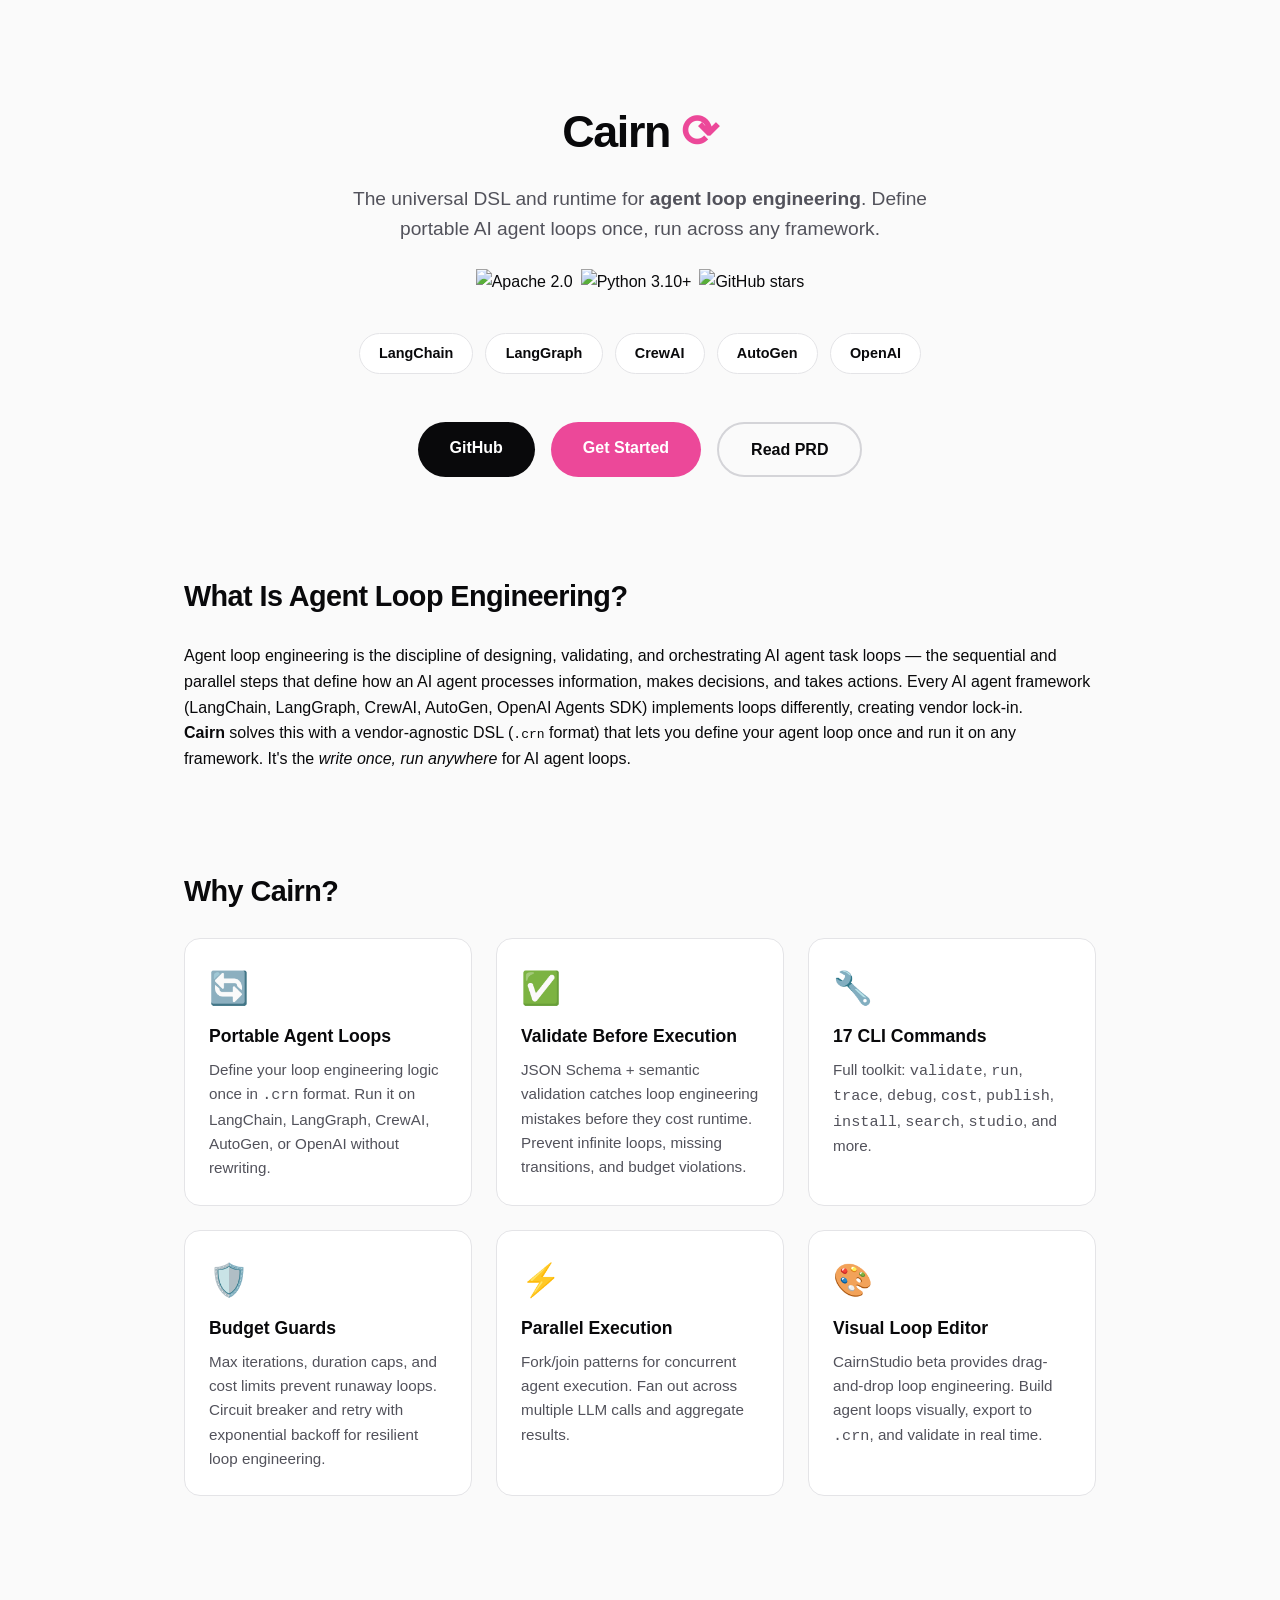
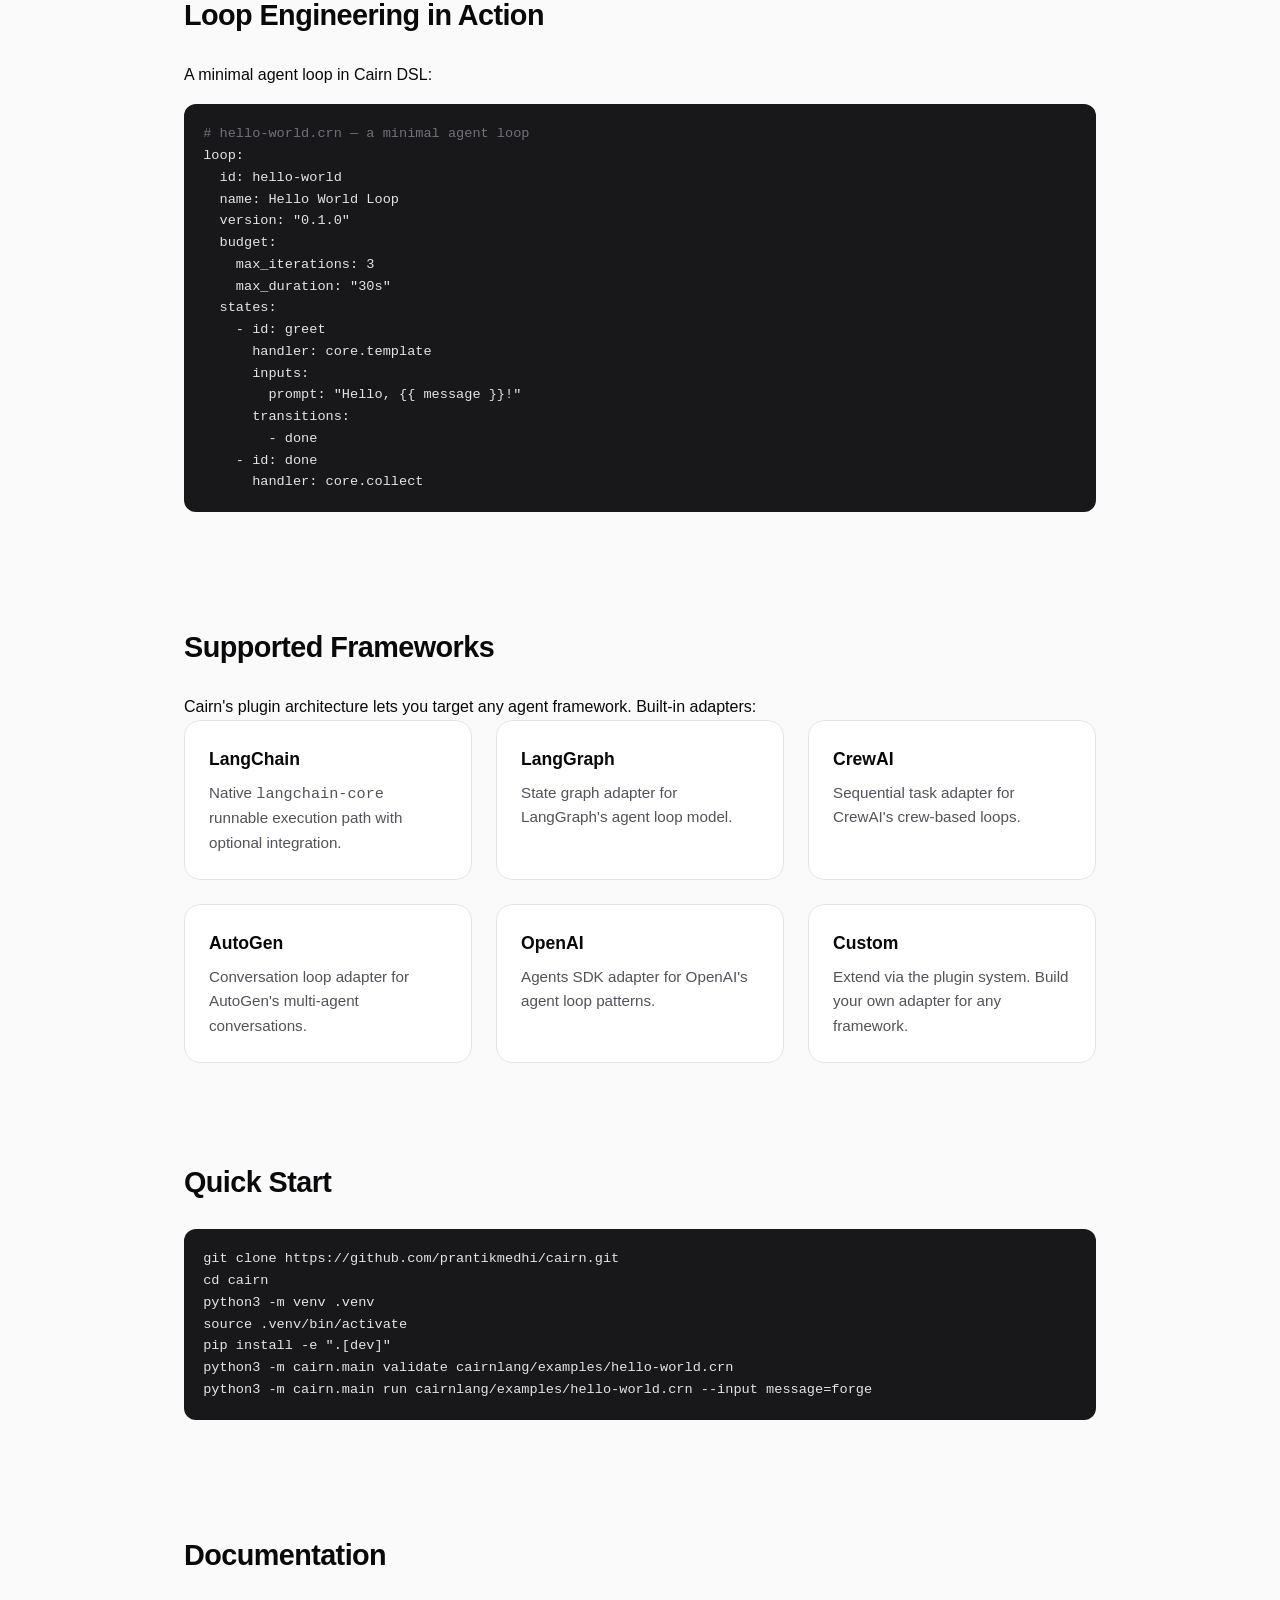
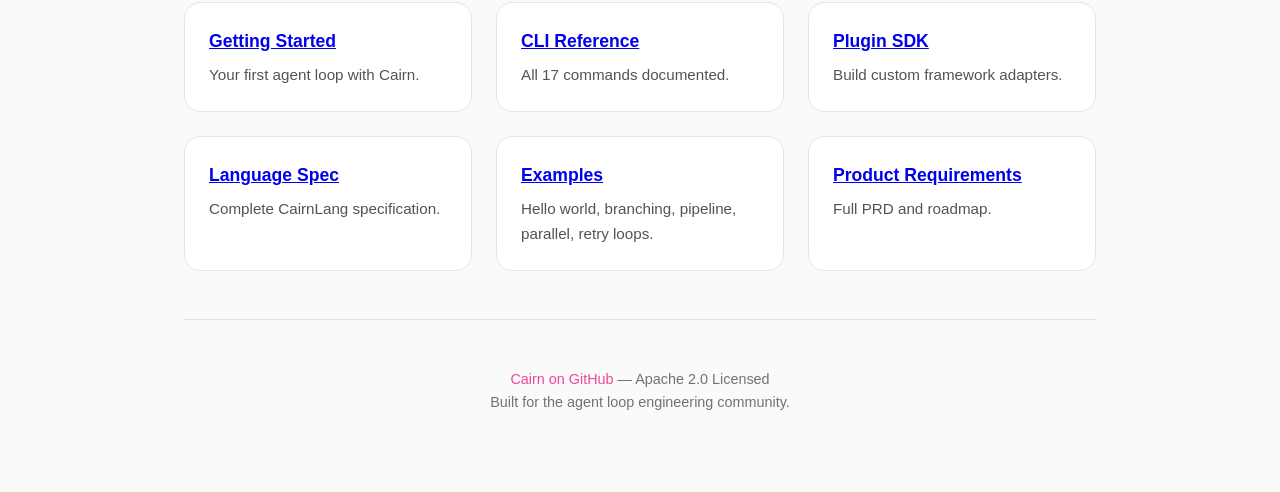
==== docs/index.html @ 0fed2a42 "Apply loop engineering SEO strategy" ====
<!doctype html>
<html lang="en">
<head>
  <meta charset="utf-8">
  <meta name="viewport" content="width=device-width, initial-scale=1">
  <title>Cairn — Universal DSL & Runtime for Agent Loop Engineering</title>
  <meta name="description" content="Cairn is the open-source DSL and runtime for agent loop engineering. Define portable AI agent loops once in .crn format, run across LangChain, LangGraph, CrewAI, AutoGen, and OpenAI.">
  <meta name="keywords" content="loop engineering, agent loop, AI agent loop, agent orchestration, LangChain, LangGraph, CrewAI, AutoGen, agent DSL, portable agent loops, AI workflow, task loops, cairn, agent framework">
  <meta name="robots" content="index, follow">
  <link rel="canonical" href="https://prantikmedhi.github.io/cairn/">

  <!-- Open Graph -->
  <meta property="og:type" content="website">
  <meta property="og:title" content="Cairn — Universal DSL & Runtime for Agent Loop Engineering">
  <meta property="og:description" content="Define portable AI agent loops once. Run across any framework. Open-source DSL and runtime for agent loop engineering.">
  <meta property="og:url" content="https://prantikmedhi.github.io/cairn/">
  <meta property="og:site_name" content="Cairn">
  <meta property="og:locale" content="en_US">

  <!-- Twitter Card -->
  <meta name="twitter:card" content="summary_large_image">
  <meta name="twitter:title" content="Cairn — Universal DSL & Runtime for Agent Loop Engineering">
  <meta name="twitter:description" content="Define portable AI agent loops once. Run across any framework. Open-source DSL and runtime for agent loop engineering.">

  <!-- JSON-LD Structured Data -->
  <script type="application/ld+json">
  {
    "@context": "https://schema.org",
    "@type": "SoftwareApplication",
    "name": "Cairn",
    "applicationCategory": "DeveloperApplication",
    "operatingSystem": "macOS, Linux, Windows",
    "description": "Universal DSL and runtime for agent loop engineering. Define portable AI agent loops once, run across LangChain, LangGraph, CrewAI, AutoGen, and OpenAI.",
    "url": "https://github.com/prantikmedhi/cairn",
    "sameAs": "https://github.com/prantikmedhi/cairn",
    "version": "0.1.0",
    "license": "https://www.apache.org/licenses/LICENSE-2.0",
    "programmingLanguage": "Python",
    "softwareVersion": "0.1.0",
    "author": {
      "@type": "Organization",
      "name": "Cairn Contributors"
    },
    "offers": {
      "@type": "Offer",
      "price": "0",
      "priceCurrency": "USD"
    }
  }
  </script>
  <script type="application/ld+json">
  {
    "@context": "https://schema.org",
    "@type": "WebSite",
    "name": "Cairn",
    "url": "https://prantikmedhi.github.io/cairn/",
    "description": "Universal DSL and runtime for agent loop engineering",
    "potentialAction": {
      "@type": "SearchAction",
      "target": "https://github.com/prantikmedhi/cairn/search?q={search_term_string}",
      "query-input": "required name=search_term_string"
    }
  }
  </script>
  <script type="application/ld+json">
  {
    "@context": "https://schema.org",
    "@type": "BreadcrumbList",
    "itemListElement": [
      {"@type": "ListItem", "position": 1, "name": "Home", "item": "https://prantikmedhi.github.io/cairn/"},
      {"@type": "ListItem", "position": 2, "name": "Documentation", "item": "https://github.com/prantikmedhi/cairn/blob/main/docs/getting-started.md"},
      {"@type": "ListItem", "position": 3, "name": "GitHub", "item": "https://github.com/prantikmedhi/cairn"}
    ]
  }
  </script>

  <style>
    * { box-sizing: border-box; margin: 0; padding: 0; }
    body {
      font-family: -apple-system, BlinkMacSystemFont, "Segoe UI", Roboto, Helvetica, Arial, sans-serif;
      background: #fafafa;
      color: #09090b;
      line-height: 1.6;
    }
    .container { max-width: 960px; margin: 0 auto; padding: 2rem 1.5rem; }
    header { text-align: center; padding: 4rem 0 3rem; }
    h1 { font-size: 2.8rem; font-weight: 800; letter-spacing: -0.03em; }
    h1 span { color: #ec4899; }
    .subtitle { font-size: 1.2rem; color: #52525b; max-width: 640px; margin: 1rem auto; }
    .badges { margin: 1.5rem 0; display: flex; justify-content: center; gap: 0.5rem; flex-wrap: wrap; }
    .badges img { height: 24px; }
    .btn {
      display: inline-block;
      padding: 0.8rem 2rem;
      border-radius: 999px;
      font-weight: 700;
      text-decoration: none;
      transition: transform 0.15s ease;
    }
    .btn:hover { transform: translateY(-2px); }
    .btn-primary { background: #09090b; color: #fff; }
    .btn-secondary { background: #ec4899; color: #fff; }
    .btn-outline { background: transparent; border: 2px solid #d4d4d8; color: #09090b; }
    .ctas { display: flex; gap: 1rem; justify-content: center; flex-wrap: wrap; margin-top: 2rem; }
    section { padding: 3rem 0; }
    section h2 { font-size: 1.8rem; font-weight: 700; margin-bottom: 1.5rem; letter-spacing: -0.02em; }
    .grid { display: grid; grid-template-columns: repeat(auto-fit, minmax(280px, 1fr)); gap: 1.5rem; }
    .card {
      background: #fff;
      border: 1px solid #e4e4e7;
      border-radius: 16px;
      padding: 1.5rem;
      transition: box-shadow 0.2s ease;
    }
    .card:hover { box-shadow: 0 8px 24px rgba(0,0,0,0.06); }
    .card h3 { font-size: 1.1rem; margin-bottom: 0.5rem; }
    .card p { color: #52525b; font-size: 0.95rem; }
    .card .icon { font-size: 2rem; margin-bottom: 0.5rem; }
    .code-block {
      background: #18181b;
      color: #e4e4e7;
      border-radius: 12px;
      padding: 1.2rem;
      font-family: "SF Mono", Monaco, "Cascadia Code", monospace;
      font-size: 0.85rem;
      overflow-x: auto;
      margin: 1rem 0;
    }
    .code-block .comment { color: #71717a; }
    .code-block .keyword { color: #a78bfa; }
    .code-block .string { color: #34d399; }
    footer {
      text-align: center;
      padding: 3rem 0;
      color: #71717a;
      font-size: 0.9rem;
      border-top: 1px solid #e4e4e7;
    }
    footer a { color: #ec4899; text-decoration: none; }
    .framework-list { display: flex; flex-wrap: wrap; gap: 0.75rem; justify-content: center; padding: 1rem 0; }
    .framework-badge {
      background: #fff;
      border: 1px solid #e4e4e7;
      border-radius: 999px;
      padding: 0.5rem 1.2rem;
      font-weight: 600;
      font-size: 0.9rem;
    }
    @media (max-width: 600px) {
      h1 { font-size: 2rem; }
      .container { padding: 1rem; }
    }
  </style>
</head>
<body>
  <div class="container">
    <header>
      <h1>Cairn <span>⟳</span></h1>
      <p class="subtitle">The universal DSL and runtime for <strong>agent loop engineering</strong>. Define portable AI agent loops once, run across any framework.</p>
      <div class="badges">
        <img src="https://img.shields.io/badge/license-Apache%202.0-blue" alt="Apache 2.0">
        <img src="https://img.shields.io/badge/python-3.10%2B-blue" alt="Python 3.10+">
        <img src="https://img.shields.io/github/stars/prantikmedhi/cairn" alt="GitHub stars">
      </div>
      <div class="framework-list">
        <span class="framework-badge">LangChain</span>
        <span class="framework-badge">LangGraph</span>
        <span class="framework-badge">CrewAI</span>
        <span class="framework-badge">AutoGen</span>
        <span class="framework-badge">OpenAI</span>
      </div>
      <div class="ctas">
        <a class="btn btn-primary" href="https://github.com/prantikmedhi/cairn">GitHub</a>
        <a class="btn btn-secondary" href="https://github.com/prantikmedhi/cairn/blob/main/docs/getting-started.md">Get Started</a>
        <a class="btn btn-outline" href="https://github.com/prantikmedhi/cairn/blob/main/PRD.md">Read PRD</a>
      </div>
    </header>

    <section>
      <h2>What Is Agent Loop Engineering?</h2>
      <p>Agent loop engineering is the discipline of designing, validating, and orchestrating AI agent task loops — the sequential and parallel steps that define how an AI agent processes information, makes decisions, and takes actions. Every AI agent framework (LangChain, LangGraph, CrewAI, AutoGen, OpenAI Agents SDK) implements loops differently, creating vendor lock-in.</p>
      <p><strong>Cairn</strong> solves this with a vendor-agnostic DSL (<code>.crn</code> format) that lets you define your agent loop once and run it on any framework. It's the <em>write once, run anywhere</em> for AI agent loops.</p>
    </section>

    <section>
      <h2>Why Cairn?</h2>
      <div class="grid">
        <div class="card">
          <div class="icon">🔄</div>
          <h3>Portable Agent Loops</h3>
          <p>Define your loop engineering logic once in <code>.crn</code> format. Run it on LangChain, LangGraph, CrewAI, AutoGen, or OpenAI without rewriting.</p>
        </div>
        <div class="card">
          <div class="icon">✅</div>
          <h3>Validate Before Execution</h3>
          <p>JSON Schema + semantic validation catches loop engineering mistakes before they cost runtime. Prevent infinite loops, missing transitions, and budget violations.</p>
        </div>
        <div class="card">
          <div class="icon">🔧</div>
          <h3>17 CLI Commands</h3>
          <p>Full toolkit: <code>validate</code>, <code>run</code>, <code>trace</code>, <code>debug</code>, <code>cost</code>, <code>publish</code>, <code>install</code>, <code>search</code>, <code>studio</code>, and more.</p>
        </div>
        <div class="card">
          <div class="icon">🛡️</div>
          <h3>Budget Guards</h3>
          <p>Max iterations, duration caps, and cost limits prevent runaway loops. Circuit breaker and retry with exponential backoff for resilient loop engineering.</p>
        </div>
        <div class="card">
          <div class="icon">⚡</div>
          <h3>Parallel Execution</h3>
          <p>Fork/join patterns for concurrent agent execution. Fan out across multiple LLM calls and aggregate results.</p>
        </div>
        <div class="card">
          <div class="icon">🎨</div>
          <h3>Visual Loop Editor</h3>
          <p>CairnStudio beta provides drag-and-drop loop engineering. Build agent loops visually, export to <code>.crn</code>, and validate in real time.</p>
        </div>
      </div>
    </section>

    <section>
      <h2>Loop Engineering in Action</h2>
      <p>A minimal agent loop in Cairn DSL:</p>
      <div class="code-block">
        <span class="comment"># hello-world.crn — a minimal agent loop</span><br>
        loop:<br>
        &nbsp;&nbsp;id: hello-world<br>
        &nbsp;&nbsp;name: Hello World Loop<br>
        &nbsp;&nbsp;version: "0.1.0"<br>
        &nbsp;&nbsp;budget:<br>
        &nbsp;&nbsp;&nbsp;&nbsp;max_iterations: 3<br>
        &nbsp;&nbsp;&nbsp;&nbsp;max_duration: "30s"<br>
        &nbsp;&nbsp;states:<br>
        &nbsp;&nbsp;&nbsp;&nbsp;- id: greet<br>
        &nbsp;&nbsp;&nbsp;&nbsp;&nbsp;&nbsp;handler: core.template<br>
        &nbsp;&nbsp;&nbsp;&nbsp;&nbsp;&nbsp;inputs:<br>
        &nbsp;&nbsp;&nbsp;&nbsp;&nbsp;&nbsp;&nbsp;&nbsp;prompt: "Hello, {{ message }}!"<br>
        &nbsp;&nbsp;&nbsp;&nbsp;&nbsp;&nbsp;transitions:<br>
        &nbsp;&nbsp;&nbsp;&nbsp;&nbsp;&nbsp;&nbsp;&nbsp;- done<br>
        &nbsp;&nbsp;&nbsp;&nbsp;- id: done<br>
        &nbsp;&nbsp;&nbsp;&nbsp;&nbsp;&nbsp;handler: core.collect
      </div>
    </section>

    <section>
      <h2>Supported Frameworks</h2>
      <p>Cairn's plugin architecture lets you target any agent framework. Built-in adapters:</p>
      <div class="grid">
        <div class="card"><h3>LangChain</h3><p>Native <code>langchain-core</code> runnable execution path with optional integration.</p></div>
        <div class="card"><h3>LangGraph</h3><p>State graph adapter for LangGraph's agent loop model.</p></div>
        <div class="card"><h3>CrewAI</h3><p>Sequential task adapter for CrewAI's crew-based loops.</p></div>
        <div class="card"><h3>AutoGen</h3><p>Conversation loop adapter for AutoGen's multi-agent conversations.</p></div>
        <div class="card"><h3>OpenAI</h3><p>Agents SDK adapter for OpenAI's agent loop patterns.</p></div>
        <div class="card"><h3>Custom</h3><p>Extend via the plugin system. Build your own adapter for any framework.</p></div>
      </div>
    </section>

    <section>
      <h2>Quick Start</h2>
      <div class="code-block">
        git clone https://github.com/prantikmedhi/cairn.git<br>
        cd cairn<br>
        python3 -m venv .venv<br>
        source .venv/bin/activate<br>
        pip install -e ".[dev]"<br>
        python3 -m cairn.main validate cairnlang/examples/hello-world.crn<br>
        python3 -m cairn.main run cairnlang/examples/hello-world.crn --input message=forge
      </div>
    </section>

    <section>
      <h2>Documentation</h2>
      <div class="grid">
        <div class="card"><a href="https://github.com/prantikmedhi/cairn/blob/main/docs/getting-started.md"><h3>Getting Started</h3></a><p>Your first agent loop with Cairn.</p></div>
        <div class="card"><a href="https://github.com/prantikmedhi/cairn/blob/main/docs/cli-reference.md"><h3>CLI Reference</h3></a><p>All 17 commands documented.</p></div>
        <div class="card"><a href="https://github.com/prantikmedhi/cairn/blob/main/docs/plugin-development.md"><h3>Plugin SDK</h3></a><p>Build custom framework adapters.</p></div>
        <div class="card"><a href="https://github.com/prantikmedhi/cairn/blob/main/cairnlang/SPEC.md"><h3>Language Spec</h3></a><p>Complete CairnLang specification.</p></div>
        <div class="card"><a href="https://github.com/prantikmedhi/cairn/blob/main/cairnlang/examples"><h3>Examples</h3></a><p>Hello world, branching, pipeline, parallel, retry loops.</p></div>
        <div class="card"><a href="https://github.com/prantikmedhi/cairn/blob/main/PRD.md"><h3>Product Requirements</h3></a><p>Full PRD and roadmap.</p></div>
      </div>
    </section>

    <footer>
      <p><a href="https://github.com/prantikmedhi/cairn">Cairn on GitHub</a> — Apache 2.0 Licensed</p>
      <p>Built for the agent loop engineering community.</p>
    </footer>
  </div>
</body>
</html>
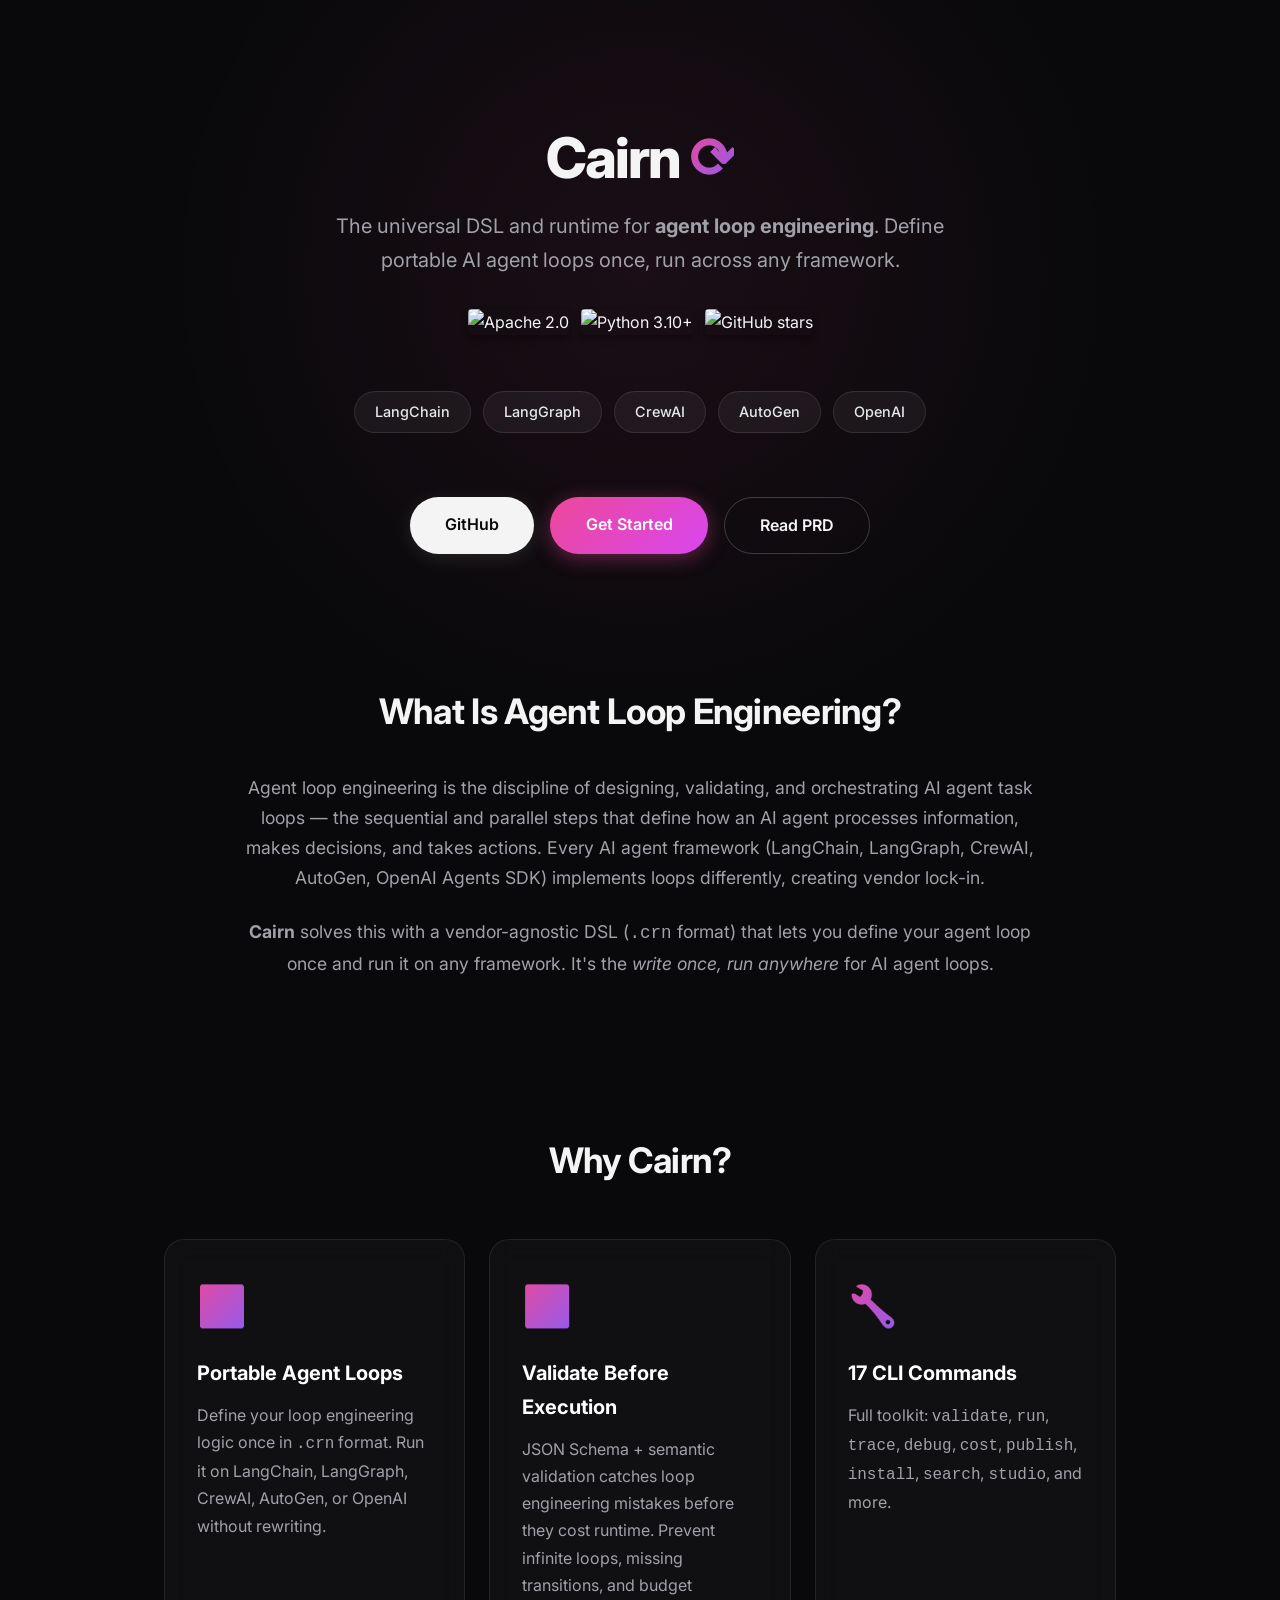
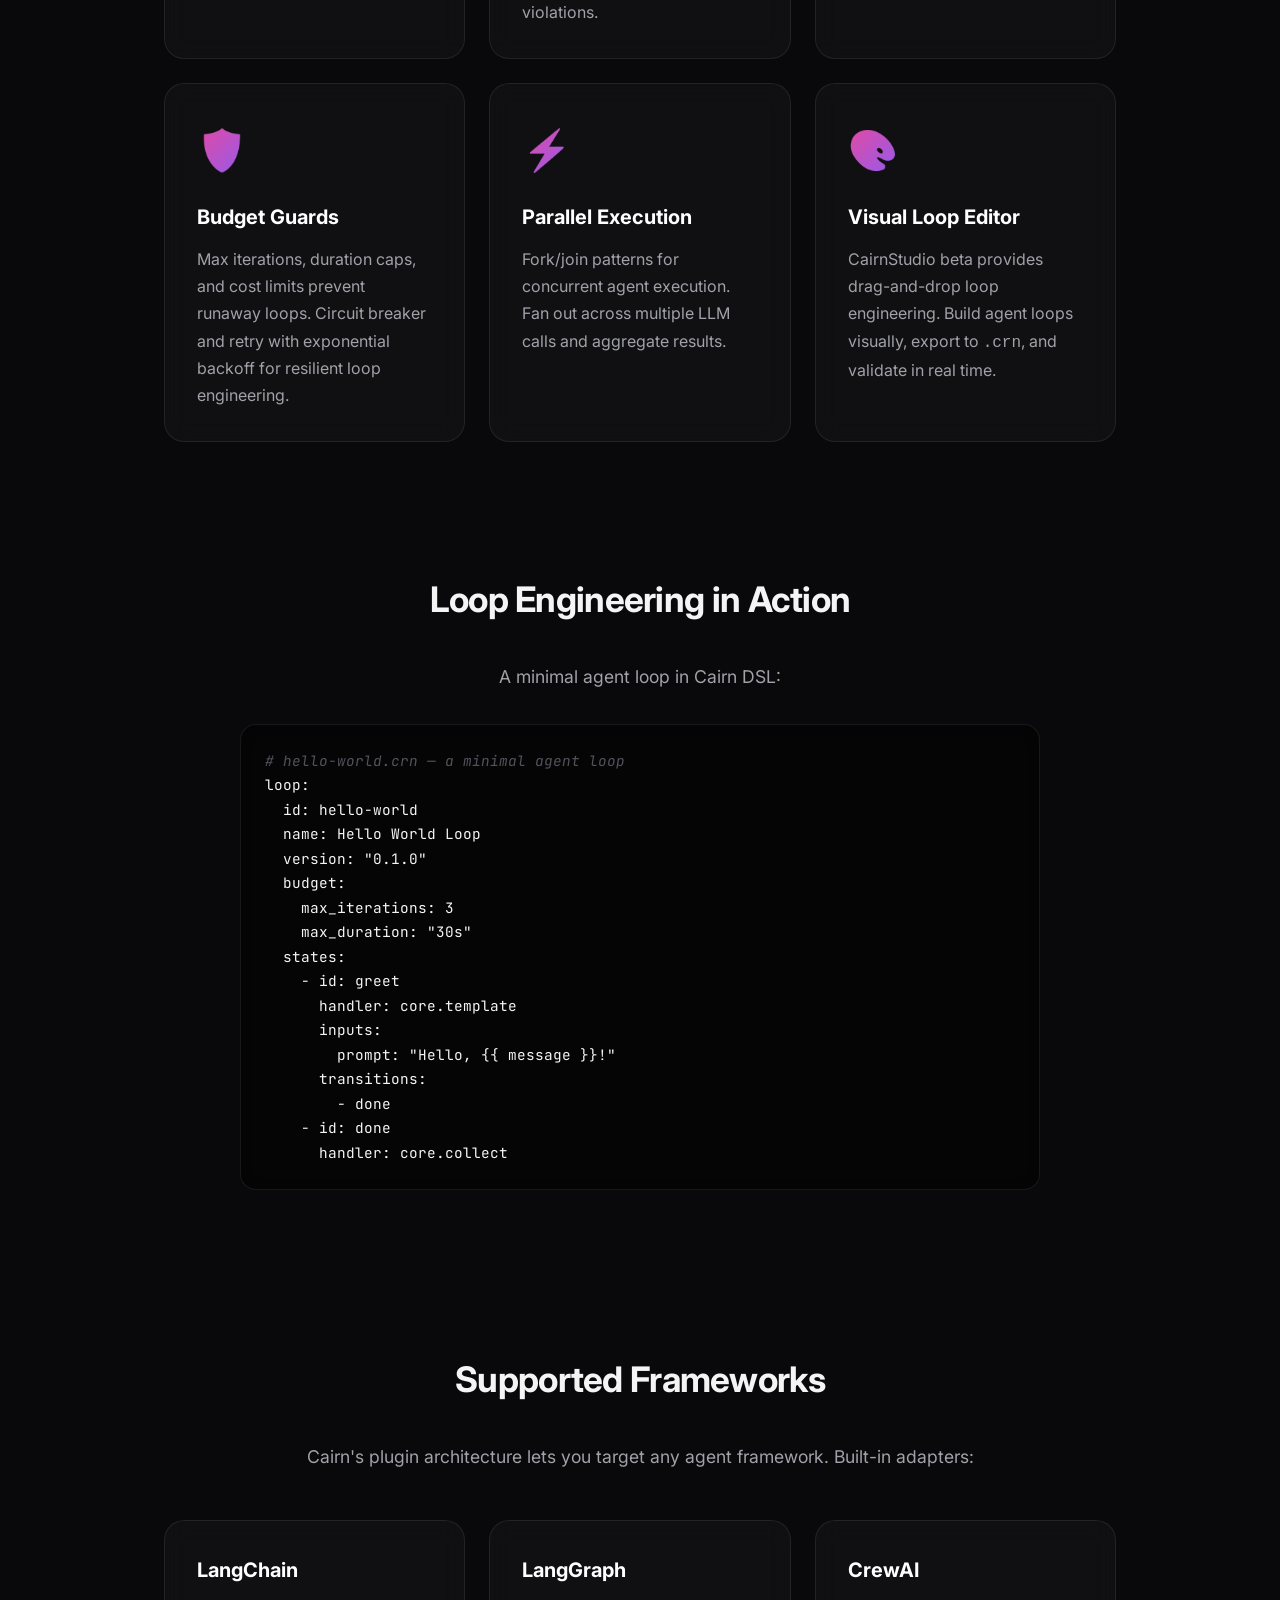
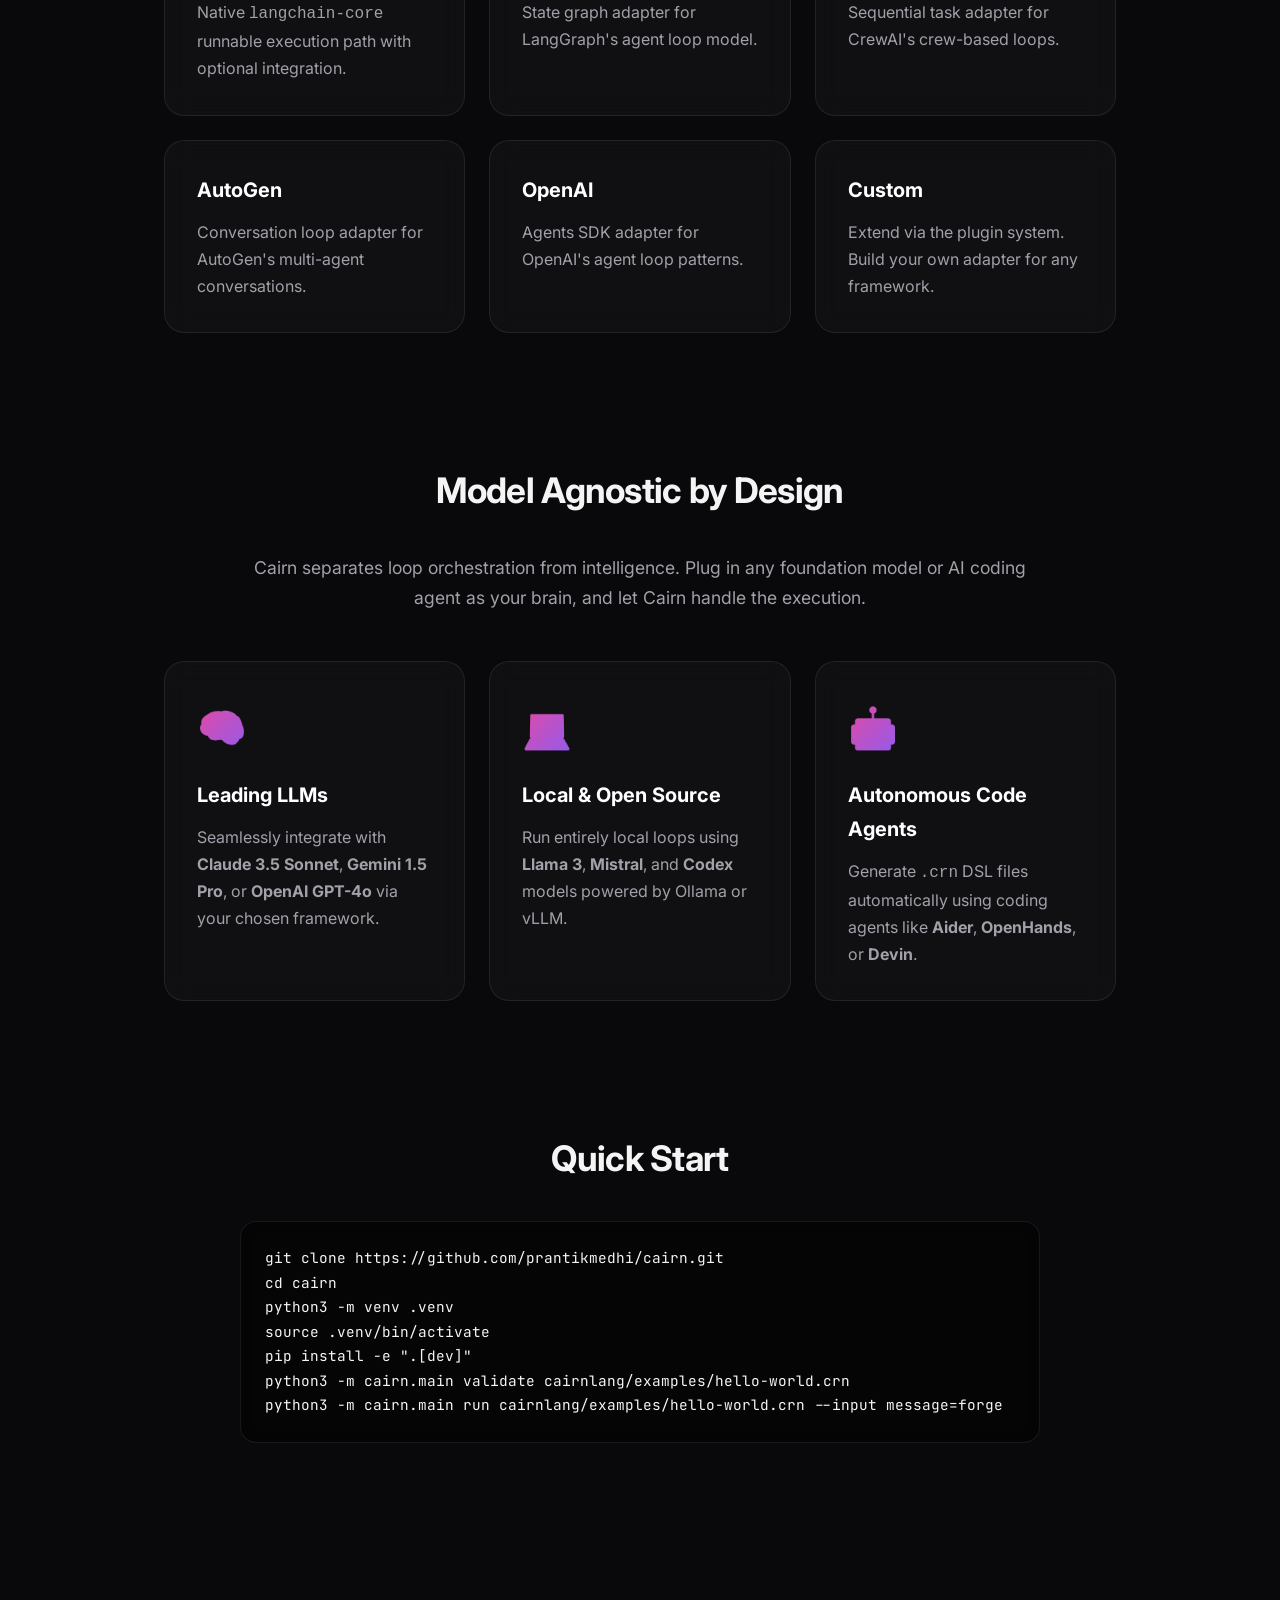
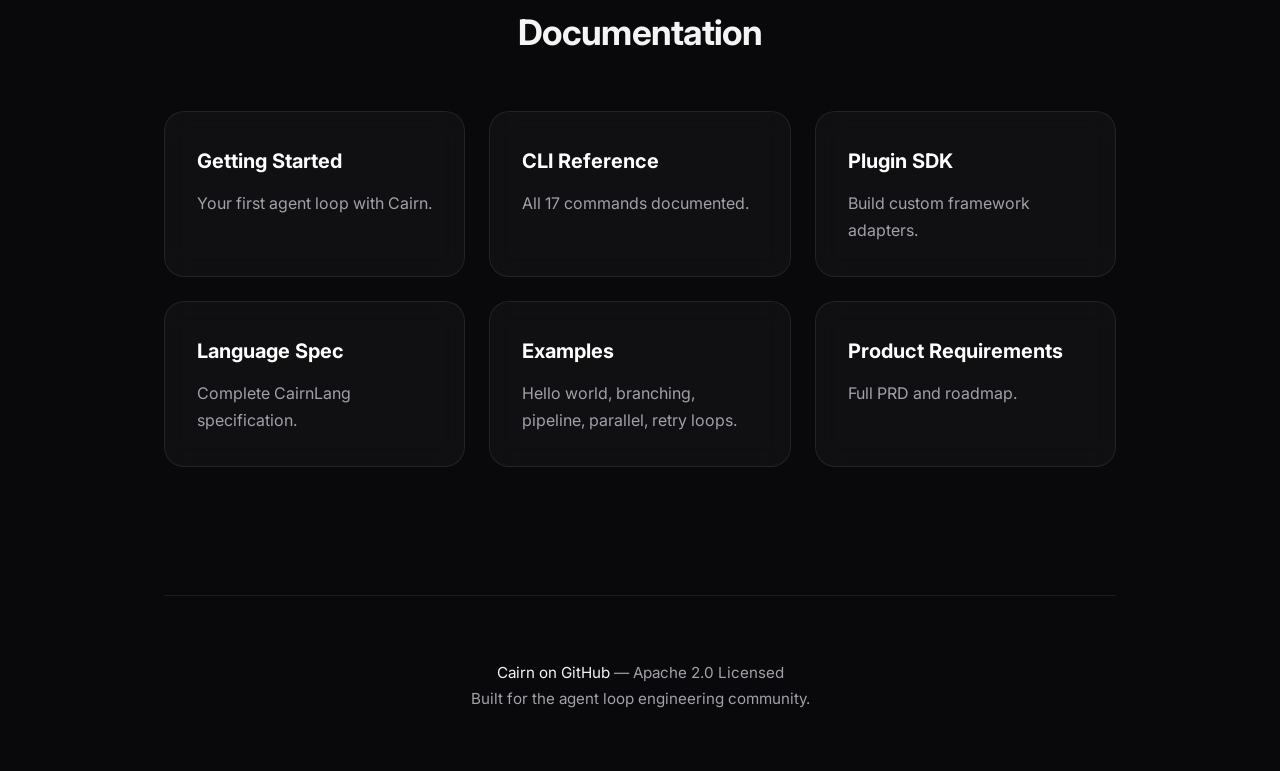
==== commit 13cc4e32: "docs: upgrade index.html to premium dark mode and add Model Agnostic section" ====
--- a/docs/index.html
+++ b/docs/index.html
@@ -74,81 +74,151 @@
   }
   </script>
 
+  <link rel="preconnect" href="https://fonts.googleapis.com">
+  <link rel="preconnect" href="https://fonts.gstatic.com" crossorigin>
+  <link href="https://fonts.googleapis.com/css2?family=Inter:wght@400;500;600;700;800&family=JetBrains+Mono:wght@400;500&display=swap" rel="stylesheet">
   <style>
+    :root {
+      --bg-color: #09090b;
+      --text-main: #f4f4f5;
+      --text-muted: #a1a1aa;
+      --accent: #ec4899;
+      --accent-glow: rgba(236, 72, 153, 0.4);
+      --card-bg: rgba(255, 255, 255, 0.03);
+      --card-border: rgba(255, 255, 255, 0.08);
+      --card-hover-border: rgba(236, 72, 153, 0.4);
+    }
     * { box-sizing: border-box; margin: 0; padding: 0; }
     body {
-      font-family: -apple-system, BlinkMacSystemFont, "Segoe UI", Roboto, Helvetica, Arial, sans-serif;
-      background: #fafafa;
-      color: #09090b;
-      line-height: 1.6;
-    }
-    .container { max-width: 960px; margin: 0 auto; padding: 2rem 1.5rem; }
-    header { text-align: center; padding: 4rem 0 3rem; }
-    h1 { font-size: 2.8rem; font-weight: 800; letter-spacing: -0.03em; }
-    h1 span { color: #ec4899; }
-    .subtitle { font-size: 1.2rem; color: #52525b; max-width: 640px; margin: 1rem auto; }
-    .badges { margin: 1.5rem 0; display: flex; justify-content: center; gap: 0.5rem; flex-wrap: wrap; }
-    .badges img { height: 24px; }
+      font-family: 'Inter', -apple-system, BlinkMacSystemFont, "Segoe UI", Roboto, sans-serif;
+      background: var(--bg-color);
+      color: var(--text-main);
+      line-height: 1.7;
+      overflow-x: hidden;
+    }
+    body::before {
+      content: '';
+      position: absolute;
+      top: -20%;
+      left: 50%;
+      width: 100vw;
+      height: 100vh;
+      background: radial-gradient(circle, rgba(236, 72, 153, 0.08) 0%, transparent 60%);
+      transform: translateX(-50%);
+      z-index: -1;
+      pointer-events: none;
+    }
+    .container { max-width: 1000px; margin: 0 auto; padding: 2rem 1.5rem; }
+    header { text-align: center; padding: 6rem 0 4rem; position: relative; }
+    h1 { font-size: 3.5rem; font-weight: 800; letter-spacing: -0.04em; line-height: 1.1; margin-bottom: 1.2rem; }
+    h1 span { 
+      background: linear-gradient(135deg, #ec4899, #8b5cf6);
+      -webkit-background-clip: text;
+      -webkit-text-fill-color: transparent;
+      display: inline-block;
+    }
+    .subtitle { font-size: 1.25rem; color: var(--text-muted); max-width: 680px; margin: 0 auto 2rem; }
+    .badges { margin: 2rem 0; display: flex; justify-content: center; gap: 0.75rem; flex-wrap: wrap; }
+    .badges img { height: 26px; border-radius: 4px; box-shadow: 0 4px 6px rgba(0,0,0,0.3); }
+    
     .btn {
       display: inline-block;
-      padding: 0.8rem 2rem;
+      padding: 0.85rem 2.2rem;
       border-radius: 999px;
-      font-weight: 700;
+      font-weight: 600;
       text-decoration: none;
-      transition: transform 0.15s ease;
+      transition: all 0.2s ease;
+      font-size: 1rem;
     }
     .btn:hover { transform: translateY(-2px); }
-    .btn-primary { background: #09090b; color: #fff; }
-    .btn-secondary { background: #ec4899; color: #fff; }
-    .btn-outline { background: transparent; border: 2px solid #d4d4d8; color: #09090b; }
-    .ctas { display: flex; gap: 1rem; justify-content: center; flex-wrap: wrap; margin-top: 2rem; }
-    section { padding: 3rem 0; }
-    section h2 { font-size: 1.8rem; font-weight: 700; margin-bottom: 1.5rem; letter-spacing: -0.02em; }
-    .grid { display: grid; grid-template-columns: repeat(auto-fit, minmax(280px, 1fr)); gap: 1.5rem; }
+    .btn-primary { 
+      background: var(--text-main); 
+      color: var(--bg-color); 
+      box-shadow: 0 4px 20px rgba(255,255,255,0.1);
+    }
+    .btn-primary:hover { box-shadow: 0 6px 25px rgba(255,255,255,0.2); }
+    .btn-secondary { background: linear-gradient(135deg, #ec4899, #d946ef); color: #fff; box-shadow: 0 4px 20px var(--accent-glow); }
+    .btn-secondary:hover { box-shadow: 0 6px 25px var(--accent-glow); }
+    .btn-outline { background: transparent; border: 1px solid rgba(255,255,255,0.2); color: var(--text-main); }
+    .btn-outline:hover { border-color: rgba(255,255,255,0.5); }
+    .ctas { display: flex; gap: 1rem; justify-content: center; flex-wrap: wrap; margin-top: 2.5rem; }
+    
+    section { padding: 4rem 0; }
+    section h2 { font-size: 2.2rem; font-weight: 700; margin-bottom: 2rem; letter-spacing: -0.02em; text-align: center; }
+    section p { color: var(--text-muted); font-size: 1.1rem; max-width: 800px; margin: 0 auto 1.5rem; text-align: center; }
+    
+    .grid { display: grid; grid-template-columns: repeat(auto-fit, minmax(300px, 1fr)); gap: 1.5rem; margin-top: 3rem; }
     .card {
-      background: #fff;
-      border: 1px solid #e4e4e7;
+      background: var(--card-bg);
+      border: 1px solid var(--card-border);
+      border-radius: 20px;
+      padding: 2rem;
+      transition: all 0.3s cubic-bezier(0.4, 0, 0.2, 1);
+      backdrop-filter: blur(12px);
+    }
+    .card:hover { 
+      box-shadow: 0 10px 40px rgba(0,0,0,0.5); 
+      border-color: var(--card-hover-border);
+      transform: translateY(-5px);
+    }
+    .card h3 { font-size: 1.25rem; margin-bottom: 0.75rem; color: #fff; }
+    .card p { color: var(--text-muted); font-size: 1rem; text-align: left; margin: 0; }
+    .card a { color: #fff; text-decoration: none; }
+    .card a:hover { color: var(--accent); }
+    .card .icon { 
+      font-size: 2.5rem; margin-bottom: 1rem; display: inline-block; 
+      background: linear-gradient(135deg, #ec4899, #8b5cf6); 
+      -webkit-background-clip: text; -webkit-text-fill-color: transparent; 
+    }
+    
+    .code-block {
+      background: rgba(0,0,0,0.4);
+      border: 1px solid var(--card-border);
       border-radius: 16px;
       padding: 1.5rem;
-      transition: box-shadow 0.2s ease;
-    }
-    .card:hover { box-shadow: 0 8px 24px rgba(0,0,0,0.06); }
-    .card h3 { font-size: 1.1rem; margin-bottom: 0.5rem; }
-    .card p { color: #52525b; font-size: 0.95rem; }
-    .card .icon { font-size: 2rem; margin-bottom: 0.5rem; }
-    .code-block {
-      background: #18181b;
-      color: #e4e4e7;
-      border-radius: 12px;
-      padding: 1.2rem;
-      font-family: "SF Mono", Monaco, "Cascadia Code", monospace;
-      font-size: 0.85rem;
+      font-family: 'JetBrains Mono', "SF Mono", Monaco, monospace;
+      font-size: 0.9rem;
       overflow-x: auto;
-      margin: 1rem 0;
-    }
-    .code-block .comment { color: #71717a; }
-    .code-block .keyword { color: #a78bfa; }
+      margin: 2rem auto;
+      max-width: 800px;
+      box-shadow: inset 0 0 20px rgba(0,0,0,0.5);
+    }
+    .code-block .comment { color: #52525b; font-style: italic; }
+    .code-block .keyword { color: #c084fc; }
     .code-block .string { color: #34d399; }
+    
     footer {
       text-align: center;
-      padding: 3rem 0;
-      color: #71717a;
+      padding: 4rem 0 2rem;
+      color: var(--text-muted);
+      font-size: 0.95rem;
+      border-top: 1px solid var(--card-border);
+      margin-top: 4rem;
+    }
+    footer a { color: var(--text-main); text-decoration: none; transition: color 0.2s; }
+    footer a:hover { color: var(--accent); }
+    
+    .framework-list { display: flex; flex-wrap: wrap; gap: 0.75rem; justify-content: center; padding: 1.5rem 0; }
+    .framework-badge {
+      background: rgba(255,255,255,0.05);
+      border: 1px solid rgba(255,255,255,0.1);
+      border-radius: 999px;
+      padding: 0.5rem 1.25rem;
+      font-weight: 500;
       font-size: 0.9rem;
-      border-top: 1px solid #e4e4e7;
-    }
-    footer a { color: #ec4899; text-decoration: none; }
-    .framework-list { display: flex; flex-wrap: wrap; gap: 0.75rem; justify-content: center; padding: 1rem 0; }
-    .framework-badge {
-      background: #fff;
-      border: 1px solid #e4e4e7;
-      border-radius: 999px;
-      padding: 0.5rem 1.2rem;
-      font-weight: 600;
-      font-size: 0.9rem;
-    }
+      color: #e5e7eb;
+      transition: all 0.2s ease;
+    }
+    .framework-badge:hover {
+      background: rgba(255,255,255,0.1);
+      border-color: rgba(255,255,255,0.2);
+      transform: translateY(-1px);
+    }
+    
     @media (max-width: 600px) {
-      h1 { font-size: 2rem; }
-      .container { padding: 1rem; }
+      h1 { font-size: 2.5rem; }
+      .container { padding: 1.5rem 1rem; }
+      section { padding: 3rem 0; }
     }
   </style>
 </head>
@@ -256,6 +326,28 @@
     </section>
 
     <section>
+      <h2>Model Agnostic by Design</h2>
+      <p>Cairn separates loop orchestration from intelligence. Plug in any foundation model or AI coding agent as your brain, and let Cairn handle the execution.</p>
+      <div class="grid">
+        <div class="card">
+          <div class="icon">🧠</div>
+          <h3>Leading LLMs</h3>
+          <p>Seamlessly integrate with <strong>Claude 3.5 Sonnet</strong>, <strong>Gemini 1.5 Pro</strong>, or <strong>OpenAI GPT-4o</strong> via your chosen framework.</p>
+        </div>
+        <div class="card">
+          <div class="icon">💻</div>
+          <h3>Local & Open Source</h3>
+          <p>Run entirely local loops using <strong>Llama 3</strong>, <strong>Mistral</strong>, and <strong>Codex</strong> models powered by Ollama or vLLM.</p>
+        </div>
+        <div class="card">
+          <div class="icon">🤖</div>
+          <h3>Autonomous Code Agents</h3>
+          <p>Generate <code>.crn</code> DSL files automatically using coding agents like <strong>Aider</strong>, <strong>OpenHands</strong>, or <strong>Devin</strong>.</p>
+        </div>
+      </div>
+    </section>
+
+    <section>
       <h2>Quick Start</h2>
       <div class="code-block">
         git clone https://github.com/prantikmedhi/cairn.git<br>
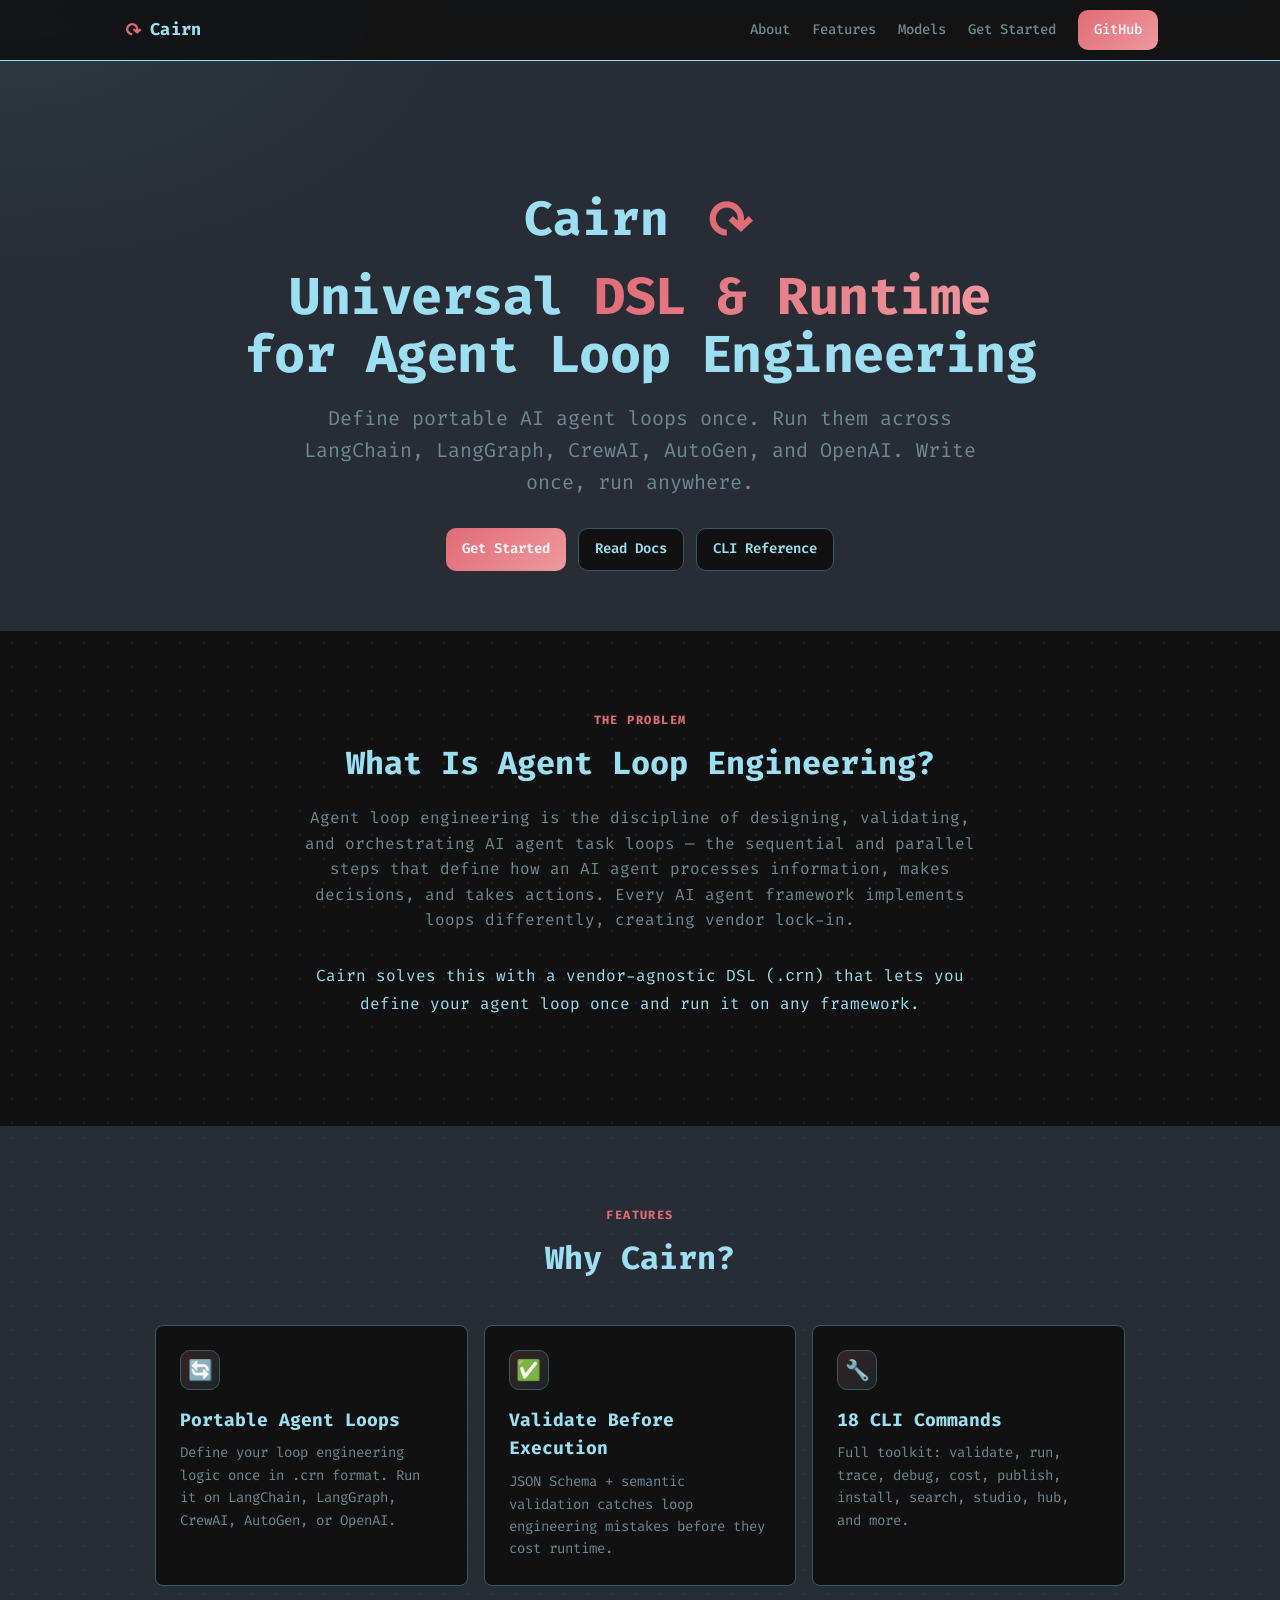
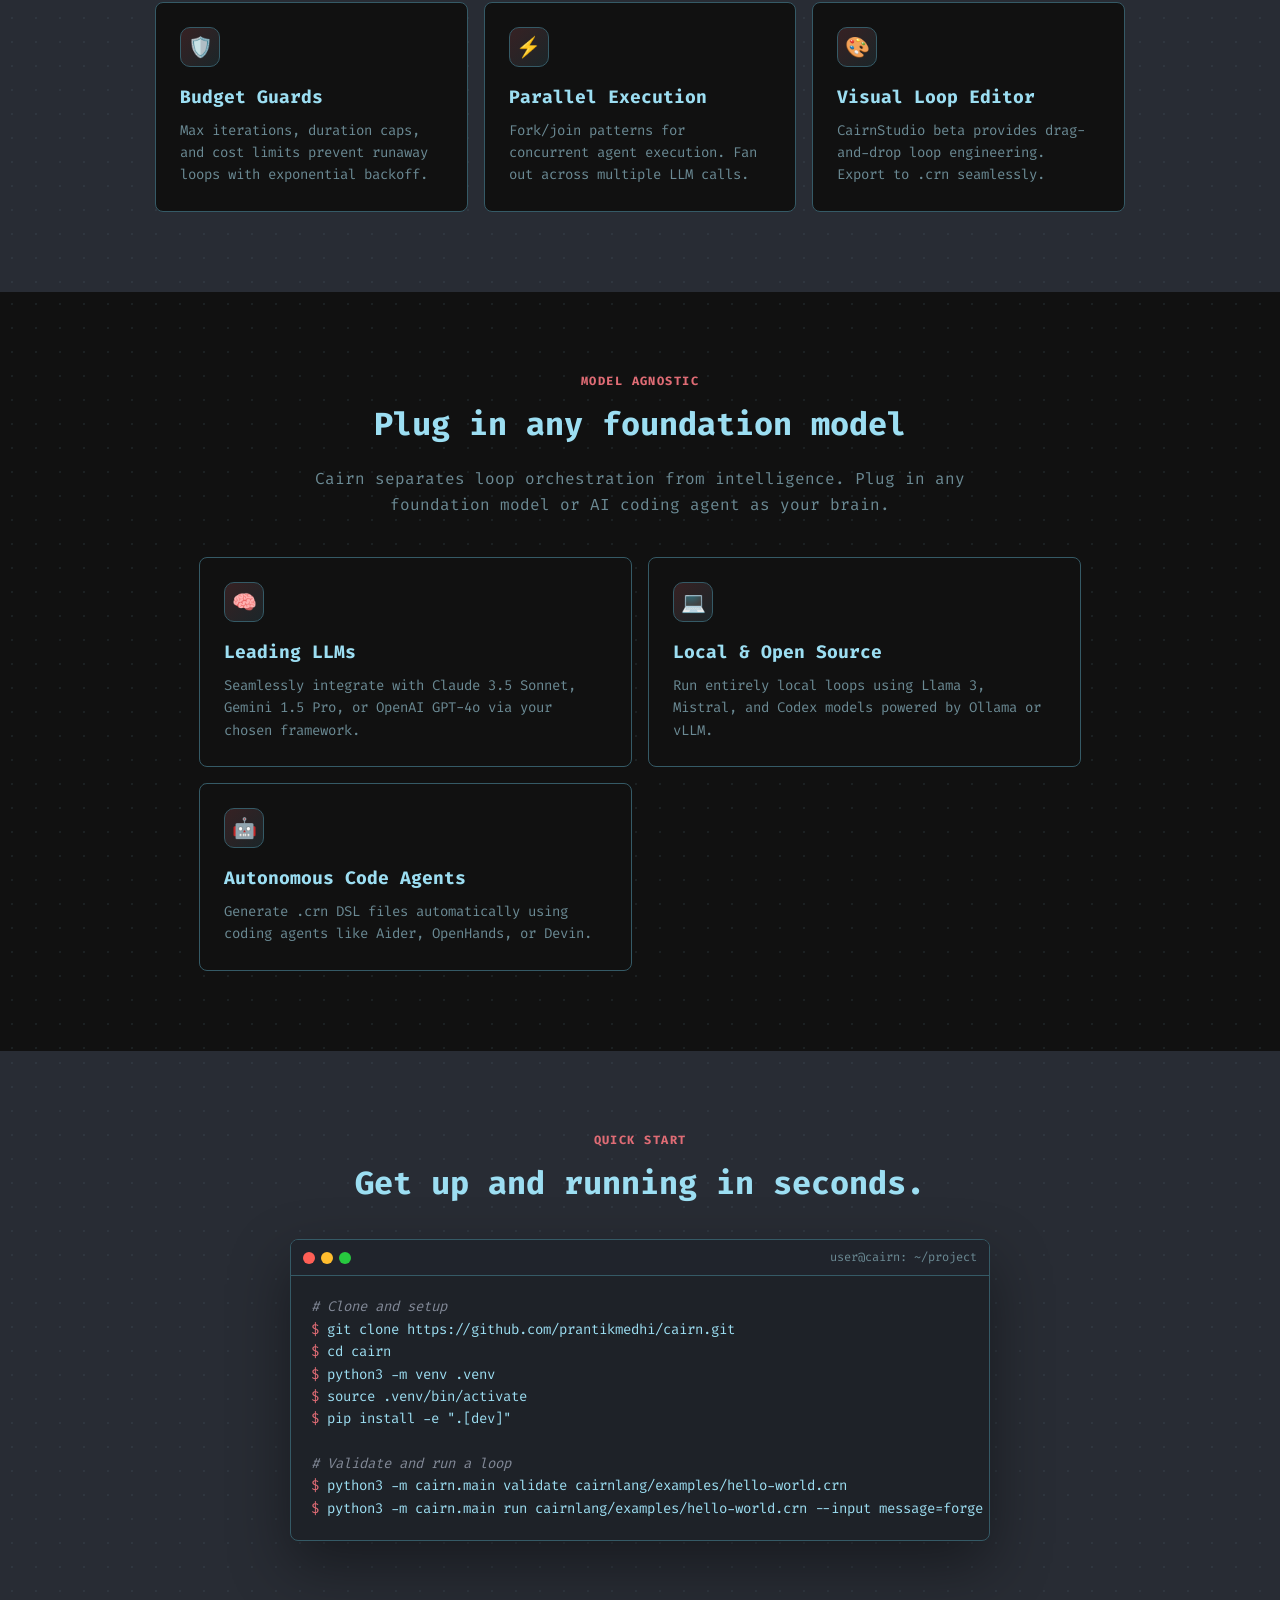
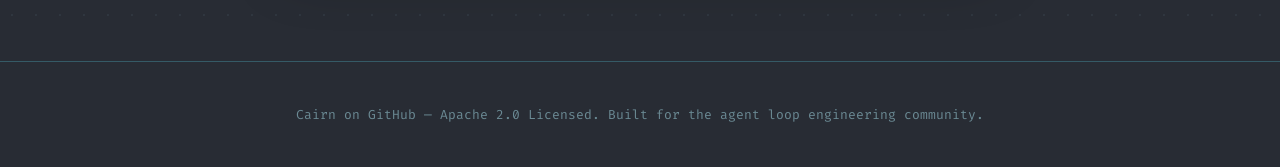
==== commit a6feec57: "Refine docs landing page SEO merge" ====
--- a/docs/index.html
+++ b/docs/index.html
@@ -1,381 +1,360 @@
-<!doctype html>
+<!DOCTYPE html>
 <html lang="en">
 <head>
-  <meta charset="utf-8">
-  <meta name="viewport" content="width=device-width, initial-scale=1">
-  <title>Cairn — Universal DSL & Runtime for Agent Loop Engineering</title>
-  <meta name="description" content="Cairn is the open-source DSL and runtime for agent loop engineering. Define portable AI agent loops once in .crn format, run across LangChain, LangGraph, CrewAI, AutoGen, and OpenAI.">
-  <meta name="keywords" content="loop engineering, agent loop, AI agent loop, agent orchestration, LangChain, LangGraph, CrewAI, AutoGen, agent DSL, portable agent loops, AI workflow, task loops, cairn, agent framework">
-  <meta name="robots" content="index, follow">
-  <link rel="canonical" href="https://prantikmedhi.github.io/cairn/">
-
-  <!-- Open Graph -->
-  <meta property="og:type" content="website">
-  <meta property="og:title" content="Cairn — Universal DSL & Runtime for Agent Loop Engineering">
-  <meta property="og:description" content="Define portable AI agent loops once. Run across any framework. Open-source DSL and runtime for agent loop engineering.">
-  <meta property="og:url" content="https://prantikmedhi.github.io/cairn/">
-  <meta property="og:site_name" content="Cairn">
-  <meta property="og:locale" content="en_US">
-
-  <!-- Twitter Card -->
-  <meta name="twitter:card" content="summary_large_image">
-  <meta name="twitter:title" content="Cairn — Universal DSL & Runtime for Agent Loop Engineering">
-  <meta name="twitter:description" content="Define portable AI agent loops once. Run across any framework. Open-source DSL and runtime for agent loop engineering.">
-
-  <!-- JSON-LD Structured Data -->
-  <script type="application/ld+json">
-  {
-    "@context": "https://schema.org",
-    "@type": "SoftwareApplication",
-    "name": "Cairn",
-    "applicationCategory": "DeveloperApplication",
-    "operatingSystem": "macOS, Linux, Windows",
-    "description": "Universal DSL and runtime for agent loop engineering. Define portable AI agent loops once, run across LangChain, LangGraph, CrewAI, AutoGen, and OpenAI.",
-    "url": "https://github.com/prantikmedhi/cairn",
-    "sameAs": "https://github.com/prantikmedhi/cairn",
-    "version": "0.1.0",
-    "license": "https://www.apache.org/licenses/LICENSE-2.0",
-    "programmingLanguage": "Python",
-    "softwareVersion": "0.1.0",
-    "author": {
-      "@type": "Organization",
-      "name": "Cairn Contributors"
-    },
-    "offers": {
-      "@type": "Offer",
-      "price": "0",
-      "priceCurrency": "USD"
-    }
-  }
-  </script>
-  <script type="application/ld+json">
-  {
-    "@context": "https://schema.org",
-    "@type": "WebSite",
-    "name": "Cairn",
-    "url": "https://prantikmedhi.github.io/cairn/",
-    "description": "Universal DSL and runtime for agent loop engineering",
-    "potentialAction": {
-      "@type": "SearchAction",
-      "target": "https://github.com/prantikmedhi/cairn/search?q={search_term_string}",
-      "query-input": "required name=search_term_string"
-    }
-  }
-  </script>
-  <script type="application/ld+json">
-  {
-    "@context": "https://schema.org",
-    "@type": "BreadcrumbList",
-    "itemListElement": [
-      {"@type": "ListItem", "position": 1, "name": "Home", "item": "https://prantikmedhi.github.io/cairn/"},
-      {"@type": "ListItem", "position": 2, "name": "Documentation", "item": "https://github.com/prantikmedhi/cairn/blob/main/docs/getting-started.md"},
-      {"@type": "ListItem", "position": 3, "name": "GitHub", "item": "https://github.com/prantikmedhi/cairn"}
-    ]
-  }
-  </script>
-
-  <link rel="preconnect" href="https://fonts.googleapis.com">
-  <link rel="preconnect" href="https://fonts.gstatic.com" crossorigin>
-  <link href="https://fonts.googleapis.com/css2?family=Inter:wght@400;500;600;700;800&family=JetBrains+Mono:wght@400;500&display=swap" rel="stylesheet">
-  <style>
-    :root {
-      --bg-color: #09090b;
-      --text-main: #f4f4f5;
-      --text-muted: #a1a1aa;
-      --accent: #ec4899;
-      --accent-glow: rgba(236, 72, 153, 0.4);
-      --card-bg: rgba(255, 255, 255, 0.03);
-      --card-border: rgba(255, 255, 255, 0.08);
-      --card-hover-border: rgba(236, 72, 153, 0.4);
-    }
-    * { box-sizing: border-box; margin: 0; padding: 0; }
-    body {
-      font-family: 'Inter', -apple-system, BlinkMacSystemFont, "Segoe UI", Roboto, sans-serif;
-      background: var(--bg-color);
-      color: var(--text-main);
-      line-height: 1.7;
-      overflow-x: hidden;
-    }
-    body::before {
-      content: '';
-      position: absolute;
-      top: -20%;
-      left: 50%;
-      width: 100vw;
-      height: 100vh;
-      background: radial-gradient(circle, rgba(236, 72, 153, 0.08) 0%, transparent 60%);
-      transform: translateX(-50%);
-      z-index: -1;
-      pointer-events: none;
-    }
-    .container { max-width: 1000px; margin: 0 auto; padding: 2rem 1.5rem; }
-    header { text-align: center; padding: 6rem 0 4rem; position: relative; }
-    h1 { font-size: 3.5rem; font-weight: 800; letter-spacing: -0.04em; line-height: 1.1; margin-bottom: 1.2rem; }
-    h1 span { 
-      background: linear-gradient(135deg, #ec4899, #8b5cf6);
-      -webkit-background-clip: text;
-      -webkit-text-fill-color: transparent;
-      display: inline-block;
-    }
-    .subtitle { font-size: 1.25rem; color: var(--text-muted); max-width: 680px; margin: 0 auto 2rem; }
-    .badges { margin: 2rem 0; display: flex; justify-content: center; gap: 0.75rem; flex-wrap: wrap; }
-    .badges img { height: 26px; border-radius: 4px; box-shadow: 0 4px 6px rgba(0,0,0,0.3); }
-    
-    .btn {
-      display: inline-block;
-      padding: 0.85rem 2.2rem;
-      border-radius: 999px;
-      font-weight: 600;
-      text-decoration: none;
-      transition: all 0.2s ease;
-      font-size: 1rem;
-    }
-    .btn:hover { transform: translateY(-2px); }
-    .btn-primary { 
-      background: var(--text-main); 
-      color: var(--bg-color); 
-      box-shadow: 0 4px 20px rgba(255,255,255,0.1);
-    }
-    .btn-primary:hover { box-shadow: 0 6px 25px rgba(255,255,255,0.2); }
-    .btn-secondary { background: linear-gradient(135deg, #ec4899, #d946ef); color: #fff; box-shadow: 0 4px 20px var(--accent-glow); }
-    .btn-secondary:hover { box-shadow: 0 6px 25px var(--accent-glow); }
-    .btn-outline { background: transparent; border: 1px solid rgba(255,255,255,0.2); color: var(--text-main); }
-    .btn-outline:hover { border-color: rgba(255,255,255,0.5); }
-    .ctas { display: flex; gap: 1rem; justify-content: center; flex-wrap: wrap; margin-top: 2.5rem; }
-    
-    section { padding: 4rem 0; }
-    section h2 { font-size: 2.2rem; font-weight: 700; margin-bottom: 2rem; letter-spacing: -0.02em; text-align: center; }
-    section p { color: var(--text-muted); font-size: 1.1rem; max-width: 800px; margin: 0 auto 1.5rem; text-align: center; }
-    
-    .grid { display: grid; grid-template-columns: repeat(auto-fit, minmax(300px, 1fr)); gap: 1.5rem; margin-top: 3rem; }
-    .card {
-      background: var(--card-bg);
-      border: 1px solid var(--card-border);
-      border-radius: 20px;
-      padding: 2rem;
-      transition: all 0.3s cubic-bezier(0.4, 0, 0.2, 1);
-      backdrop-filter: blur(12px);
-    }
-    .card:hover { 
-      box-shadow: 0 10px 40px rgba(0,0,0,0.5); 
-      border-color: var(--card-hover-border);
-      transform: translateY(-5px);
-    }
-    .card h3 { font-size: 1.25rem; margin-bottom: 0.75rem; color: #fff; }
-    .card p { color: var(--text-muted); font-size: 1rem; text-align: left; margin: 0; }
-    .card a { color: #fff; text-decoration: none; }
-    .card a:hover { color: var(--accent); }
-    .card .icon { 
-      font-size: 2.5rem; margin-bottom: 1rem; display: inline-block; 
-      background: linear-gradient(135deg, #ec4899, #8b5cf6); 
-      -webkit-background-clip: text; -webkit-text-fill-color: transparent; 
-    }
-    
-    .code-block {
-      background: rgba(0,0,0,0.4);
-      border: 1px solid var(--card-border);
-      border-radius: 16px;
-      padding: 1.5rem;
-      font-family: 'JetBrains Mono', "SF Mono", Monaco, monospace;
-      font-size: 0.9rem;
-      overflow-x: auto;
-      margin: 2rem auto;
-      max-width: 800px;
-      box-shadow: inset 0 0 20px rgba(0,0,0,0.5);
-    }
-    .code-block .comment { color: #52525b; font-style: italic; }
-    .code-block .keyword { color: #c084fc; }
-    .code-block .string { color: #34d399; }
-    
-    footer {
-      text-align: center;
-      padding: 4rem 0 2rem;
-      color: var(--text-muted);
-      font-size: 0.95rem;
-      border-top: 1px solid var(--card-border);
-      margin-top: 4rem;
-    }
-    footer a { color: var(--text-main); text-decoration: none; transition: color 0.2s; }
-    footer a:hover { color: var(--accent); }
-    
-    .framework-list { display: flex; flex-wrap: wrap; gap: 0.75rem; justify-content: center; padding: 1.5rem 0; }
-    .framework-badge {
-      background: rgba(255,255,255,0.05);
-      border: 1px solid rgba(255,255,255,0.1);
-      border-radius: 999px;
-      padding: 0.5rem 1.25rem;
-      font-weight: 500;
-      font-size: 0.9rem;
-      color: #e5e7eb;
-      transition: all 0.2s ease;
-    }
-    .framework-badge:hover {
-      background: rgba(255,255,255,0.1);
-      border-color: rgba(255,255,255,0.2);
-      transform: translateY(-1px);
-    }
-    
-    @media (max-width: 600px) {
-      h1 { font-size: 2.5rem; }
-      .container { padding: 1.5rem 1rem; }
-      section { padding: 3rem 0; }
-    }
-  </style>
+<meta charset="utf-8">
+<meta name="viewport" content="width=device-width, initial-scale=1.0">
+<meta name="description" content="Cairn is the universal DSL and runtime for agent loop engineering. Define portable AI agent loops once and run across LangChain, LangGraph, CrewAI, AutoGen, and OpenAI.">
+<meta name="keywords" content="loop engineering, agent loop engineering, portable agent loops, agent loop DSL, LangChain, LangGraph, CrewAI, AutoGen, OpenAI, Cairn">
+<meta name="robots" content="index, follow">
+<link rel="canonical" href="https://prantikmedhi.github.io/cairn/">
+<meta property="og:type" content="website">
+<meta property="og:title" content="Cairn — Universal DSL & Runtime for Agent Loop Engineering">
+<meta property="og:description" content="Define portable AI agent loops once. Run across any framework. Open-source DSL and runtime for agent loop engineering.">
+<meta property="og:url" content="https://prantikmedhi.github.io/cairn/">
+<meta property="og:site_name" content="Cairn">
+<meta property="og:image" content="https://prantikmedhi.github.io/cairn/social-preview.png">
+<meta name="twitter:card" content="summary_large_image">
+<meta name="twitter:title" content="Cairn — Universal DSL & Runtime for Agent Loop Engineering">
+<meta name="twitter:description" content="Define portable AI agent loops once. Run across any framework. Open-source DSL and runtime for agent loop engineering.">
+<meta name="twitter:image" content="https://prantikmedhi.github.io/cairn/social-preview.png">
+<title>Cairn — Universal DSL & Runtime for Agent Loop Engineering</title>
+<link href="https://fonts.googleapis.com/css2?family=Fira+Code:wght@400;500;700&display=swap" rel="stylesheet">
+<script type="application/ld+json">
+{
+  "@context": "https://schema.org",
+  "@type": "SoftwareApplication",
+  "name": "Cairn",
+  "applicationCategory": "DeveloperApplication",
+  "operatingSystem": "macOS, Linux, Windows",
+  "description": "Universal DSL and runtime for agent loop engineering. Define portable AI agent loops once, run across LangChain, LangGraph, CrewAI, AutoGen, and OpenAI.",
+  "url": "https://github.com/prantikmedhi/cairn",
+  "sameAs": "https://github.com/prantikmedhi/cairn",
+  "version": "0.1.0",
+  "license": "https://www.apache.org/licenses/LICENSE-2.0",
+  "programmingLanguage": "Python",
+  "author": {
+    "@type": "Organization",
+    "name": "Cairn Contributors"
+  },
+  "offers": {
+    "@type": "Offer",
+    "price": "0",
+    "priceCurrency": "USD"
+  }
+}
+</script>
+<script type="application/ld+json">
+{
+  "@context": "https://schema.org",
+  "@type": "WebSite",
+  "name": "Cairn",
+  "url": "https://prantikmedhi.github.io/cairn/",
+  "description": "Universal DSL and runtime for agent loop engineering",
+  "potentialAction": {
+    "@type": "SearchAction",
+    "target": "https://github.com/prantikmedhi/cairn/search?q={search_term_string}",
+    "query-input": "required name=search_term_string"
+  }
+}
+</script>
+<style>
+  :root {
+    --bg: #282c34;
+    --bg2: #1e2228;
+    --panel: #111;
+    --panel2: #1e2228;
+    --fg: #9cdef2;
+    --heading: #9cdef2;
+    --muted: #6b8a94;
+    --border: #355a66;
+    --accent: #e06c75;
+    --accent2: #f0989e;
+    --green: #50fa7b;
+    --radius: 8px;
+  }
+  * { box-sizing: border-box; }
+  html { scroll-behavior: smooth; scroll-padding-top: 60px; }
+  .hero, section {
+    display: flex; flex-direction: column; justify-content: center;
+    padding: 80px 0;
+  }
+  section:nth-of-type(odd) {
+    background-color: #111111;
+    background-image: radial-gradient(circle, rgba(156,222,242,0.075) 1px, transparent 1.4px);
+    background-size: 24px 24px;
+  }
+  section:nth-of-type(even) {
+    background-color: var(--bg);
+    background-image: radial-gradient(circle, rgba(156,222,242,0.06) 1px, transparent 1.4px);
+    background-size: 24px 24px;
+  }
+  .hero, section { opacity: 0; transform: translateY(24px); transition: opacity .6s cubic-bezier(.2,.7,.2,1), transform .6s cubic-bezier(.2,.7,.2,1); }
+  .hero.in, section.in { opacity: 1; transform: none; }
+  
+  body {
+    margin: 0;
+    background:
+      radial-gradient(1100px 520px at 82% -10%, rgba(224,108,117,0.12), transparent 60%),
+      radial-gradient(900px 520px at 0% 0%, rgba(53,90,102,0.30), transparent 55%),
+      var(--bg);
+    color: var(--fg);
+    font-family: 'Fira Code', ui-monospace, SFMono-Regular, Menlo, Consolas, monospace;
+    line-height: 1.6;
+    -webkit-font-smoothing: antialiased;
+  }
+  a { color: var(--accent); text-decoration: none; }
+  .wrap { max-width: 1080px; margin: 0 auto; padding: 0 22px; }
+
+  /* Nav */
+  nav {
+    position: sticky; top: 0; z-index: 50;
+    backdrop-filter: blur(10px);
+    background: rgba(17,17,17,0.88);
+    border-bottom: 1px solid #9cdef2;
+  }
+  nav .wrap { display: flex; align-items: center; justify-content: space-between; height: 60px; }
+  .brand { display: flex; align-items: center; gap: 8px; font-weight: 700; font-size: 17px; letter-spacing: 0.2px; color: var(--heading); }
+  .brand .icon { color: var(--accent); }
+  .nav-links { display: flex; align-items: center; gap: 22px; }
+  .nav-links a { color: var(--muted); font-size: 14px; font-weight: 500; }
+  .nav-links a:hover { color: var(--fg); }
+  
+  .btn {
+    display: inline-flex; align-items: center; gap: 8px;
+    padding: 9px 16px; border-radius: 10px; font-weight: 600; font-size: 14px;
+    border: 1px solid var(--border); color: var(--fg); background: var(--panel);
+    transition: transform .12s ease, border-color .12s ease, background .12s ease;
+  }
+  .btn:hover { transform: translateY(-1px); border-color: var(--accent); }
+  .btn.primary {
+    background: linear-gradient(135deg, var(--accent), var(--accent2));
+    color: #fff; border: none;
+  }
+  .btn.primary:hover { filter: brightness(1.07); }
+
+  /* Hero */
+  .hero { padding: 120px 0 60px; text-align: center; position: relative; }
+  .hero-logo { font-size: 48px; font-weight: 700; color: var(--heading); margin-bottom: 10px; }
+  .hero-logo span { color: var(--accent); }
+  .hero h1 {
+    font-size: clamp(32px, 5.4vw, 52px); line-height: 1.12; margin: 0 0 18px;
+    letter-spacing: -0.01em; font-weight: 700; color: var(--heading);
+  }
+  .hero h1 .grad {
+    background: linear-gradient(120deg, var(--accent), var(--accent2));
+    -webkit-background-clip: text; background-clip: text; -webkit-text-fill-color: transparent;
+  }
+  .hero .lede { font-size: clamp(16px, 2vw, 20px); color: var(--muted); max-width: 680px; margin: 0 auto 30px; }
+  .hero-cta { display: flex; gap: 12px; justify-content: center; flex-wrap: wrap; }
+
+  /* Sections */
+  .center { text-align: center; }
+  .eyebrow { color: var(--accent); font-weight: 700; font-size: 12px; letter-spacing: 0.12em; text-transform: uppercase; margin-bottom: 8px; display: block; }
+  h2.h { font-size: clamp(22px, 3vw, 32px); margin: 0 0 16px; color: var(--heading); }
+  .sub { color: var(--muted); max-width: 680px; margin: 0 auto 30px; font-size: 16px; }
+
+  /* Grid */
+  .grid { display: grid; grid-template-columns: repeat(auto-fit, minmax(300px, 1fr)); gap: 16px; margin-top: 40px; }
+  .feature {
+    background: var(--panel); border: 1px solid var(--border); border-radius: var(--radius);
+    padding: 24px; transition: transform .14s ease, border-color .14s ease;
+    text-align: left;
+  }
+  .feature:hover { transform: translateY(-3px); border-color: var(--accent); }
+  .feature .ico {
+    width: 40px; height: 40px; border-radius: 10px; display: inline-flex; align-items: center; justify-content: center;
+    background: linear-gradient(135deg, rgba(224,108,117,0.18), rgba(53,90,102,0.28));
+    border: 1px solid var(--border); color: var(--accent); margin-bottom: 16px; font-size: 20px;
+  }
+  .feature h3 { margin: 0 0 8px; font-size: 18px; color: var(--heading); }
+  .feature p { margin: 0; color: var(--muted); font-size: 14px; }
+
+  /* Terminal Block */
+  .term {
+    max-width: 700px; margin: 30px auto 0; text-align: left;
+    background: var(--bg2); border: 1px solid var(--border); border-radius: var(--radius);
+    overflow: hidden; box-shadow: 0 24px 60px rgba(0,0,0,0.4);
+  }
+  .term-bar { display: flex; align-items: center; justify-content: space-between; padding: 8px 12px; border-bottom: 1px solid var(--border); background: #20242c; }
+  .term-bar .ttl { color: var(--muted); font-size: 12px; }
+  .term-bar .winbtns { display: flex; gap: 6px; }
+  .term-bar .winbtns span { width: 12px; height: 12px; border-radius: 50%; display: inline-block; background: #555; }
+  .term-bar .winbtns .r { background: #ff5f56; }
+  .term-bar .winbtns .y { background: #ffbd2e; }
+  .term-bar .winbtns .g { background: #27c93f; }
+  
+  .term pre {
+    margin: 0; padding: 20px; font-family: 'Fira Code', monospace;
+    font-size: 14px; color: var(--fg); line-height: 1.6; overflow-x: auto;
+  }
+  .term .prompt { color: var(--accent); }
+  .term .comment { color: #828997; font-style: italic; }
+
+  /* Footer */
+  footer { border-top: 1px solid var(--border); padding: 30px 0; color: var(--muted); font-size: 13px; text-align: center; margin-top: 40px; }
+</style>
 </head>
 <body>
-  <div class="container">
-    <header>
-      <h1>Cairn <span>⟳</span></h1>
-      <p class="subtitle">The universal DSL and runtime for <strong>agent loop engineering</strong>. Define portable AI agent loops once, run across any framework.</p>
-      <div class="badges">
-        <img src="https://img.shields.io/badge/license-Apache%202.0-blue" alt="Apache 2.0">
-        <img src="https://img.shields.io/badge/python-3.10%2B-blue" alt="Python 3.10+">
-        <img src="https://img.shields.io/github/stars/prantikmedhi/cairn" alt="GitHub stars">
-      </div>
-      <div class="framework-list">
-        <span class="framework-badge">LangChain</span>
-        <span class="framework-badge">LangGraph</span>
-        <span class="framework-badge">CrewAI</span>
-        <span class="framework-badge">AutoGen</span>
-        <span class="framework-badge">OpenAI</span>
-      </div>
-      <div class="ctas">
-        <a class="btn btn-primary" href="https://github.com/prantikmedhi/cairn">GitHub</a>
-        <a class="btn btn-secondary" href="https://github.com/prantikmedhi/cairn/blob/main/docs/getting-started.md">Get Started</a>
-        <a class="btn btn-outline" href="https://github.com/prantikmedhi/cairn/blob/main/PRD.md">Read PRD</a>
-      </div>
-    </header>
-
-    <section>
-      <h2>What Is Agent Loop Engineering?</h2>
-      <p>Agent loop engineering is the discipline of designing, validating, and orchestrating AI agent task loops — the sequential and parallel steps that define how an AI agent processes information, makes decisions, and takes actions. Every AI agent framework (LangChain, LangGraph, CrewAI, AutoGen, OpenAI Agents SDK) implements loops differently, creating vendor lock-in.</p>
-      <p><strong>Cairn</strong> solves this with a vendor-agnostic DSL (<code>.crn</code> format) that lets you define your agent loop once and run it on any framework. It's the <em>write once, run anywhere</em> for AI agent loops.</p>
-    </section>
-
-    <section>
-      <h2>Why Cairn?</h2>
+
+  <nav>
+    <div class="wrap">
+      <div class="brand">
+        <span class="icon">⟳</span>
+        Cairn
+      </div>
+      <div class="nav-links">
+        <a href="#about">About</a>
+        <a href="#features">Features</a>
+        <a href="#llms">Models</a>
+        <a href="#start">Get Started</a>
+        <a class="btn primary" href="https://github.com/prantikmedhi/cairn" target="_blank">GitHub</a>
+      </div>
+    </div>
+  </nav>
+
+  <header class="hero in">
+    <div class="wrap">
+      <div class="hero-logo">Cairn <span>⟳</span></div>
+      <h1>Universal <span class="grad">DSL &amp; Runtime</span><br>for Agent Loop Engineering</h1>
+      <p class="lede">
+        Define portable AI agent loops once. Run them across LangChain, LangGraph, CrewAI, AutoGen, and OpenAI.
+        Write once, run anywhere.
+      </p>
+      <div class="hero-cta">
+        <a class="btn primary" href="#start">Get Started</a>
+        <a class="btn" href="https://github.com/prantikmedhi/cairn/blob/main/docs/getting-started.md">Read Docs</a>
+        <a class="btn" href="https://github.com/prantikmedhi/cairn/blob/main/docs/cli-reference.md">CLI Reference</a>
+      </div>
+    </div>
+  </header>
+
+  <section id="about" class="in">
+    <div class="wrap center">
+      <span class="eyebrow">The Problem</span>
+      <h2 class="h">What Is Agent Loop Engineering?</h2>
+      <p class="sub">
+        Agent loop engineering is the discipline of designing, validating, and orchestrating AI agent task loops — the sequential and parallel steps that define how an AI agent processes information, makes decisions, and takes actions. Every AI agent framework implements loops differently, creating vendor lock-in.
+      </p>
+      <p class="sub" style="color: var(--fg);">
+        Cairn solves this with a vendor-agnostic DSL (<code>.crn</code>) that lets you define your agent loop once and run it on any framework.
+      </p>
+    </div>
+  </section>
+
+  <section id="features" class="in">
+    <div class="wrap">
+      <div class="center">
+        <span class="eyebrow">Features</span>
+        <h2 class="h">Why Cairn?</h2>
+      </div>
       <div class="grid">
-        <div class="card">
-          <div class="icon">🔄</div>
+        <div class="feature">
+          <span class="ico">🔄</span>
           <h3>Portable Agent Loops</h3>
-          <p>Define your loop engineering logic once in <code>.crn</code> format. Run it on LangChain, LangGraph, CrewAI, AutoGen, or OpenAI without rewriting.</p>
-        </div>
-        <div class="card">
-          <div class="icon">✅</div>
+          <p>Define your loop engineering logic once in .crn format. Run it on LangChain, LangGraph, CrewAI, AutoGen, or OpenAI.</p>
+        </div>
+        <div class="feature">
+          <span class="ico">✅</span>
           <h3>Validate Before Execution</h3>
-          <p>JSON Schema + semantic validation catches loop engineering mistakes before they cost runtime. Prevent infinite loops, missing transitions, and budget violations.</p>
-        </div>
-        <div class="card">
-          <div class="icon">🔧</div>
-          <h3>17 CLI Commands</h3>
-          <p>Full toolkit: <code>validate</code>, <code>run</code>, <code>trace</code>, <code>debug</code>, <code>cost</code>, <code>publish</code>, <code>install</code>, <code>search</code>, <code>studio</code>, and more.</p>
-        </div>
-        <div class="card">
-          <div class="icon">🛡️</div>
+          <p>JSON Schema + semantic validation catches loop engineering mistakes before they cost runtime.</p>
+        </div>
+        <div class="feature">
+          <span class="ico">🔧</span>
+          <h3>18 CLI Commands</h3>
+          <p>Full toolkit: validate, run, trace, debug, cost, publish, install, search, studio, hub, and more.</p>
+        </div>
+        <div class="feature">
+          <span class="ico">🛡️</span>
           <h3>Budget Guards</h3>
-          <p>Max iterations, duration caps, and cost limits prevent runaway loops. Circuit breaker and retry with exponential backoff for resilient loop engineering.</p>
-        </div>
-        <div class="card">
-          <div class="icon">⚡</div>
+          <p>Max iterations, duration caps, and cost limits prevent runaway loops with exponential backoff.</p>
+        </div>
+        <div class="feature">
+          <span class="ico">⚡</span>
           <h3>Parallel Execution</h3>
-          <p>Fork/join patterns for concurrent agent execution. Fan out across multiple LLM calls and aggregate results.</p>
-        </div>
-        <div class="card">
-          <div class="icon">🎨</div>
+          <p>Fork/join patterns for concurrent agent execution. Fan out across multiple LLM calls.</p>
+        </div>
+        <div class="feature">
+          <span class="ico">🎨</span>
           <h3>Visual Loop Editor</h3>
-          <p>CairnStudio beta provides drag-and-drop loop engineering. Build agent loops visually, export to <code>.crn</code>, and validate in real time.</p>
-        </div>
-      </div>
-    </section>
-
-    <section>
-      <h2>Loop Engineering in Action</h2>
-      <p>A minimal agent loop in Cairn DSL:</p>
-      <div class="code-block">
-        <span class="comment"># hello-world.crn — a minimal agent loop</span><br>
-        loop:<br>
-        &nbsp;&nbsp;id: hello-world<br>
-        &nbsp;&nbsp;name: Hello World Loop<br>
-        &nbsp;&nbsp;version: "0.1.0"<br>
-        &nbsp;&nbsp;budget:<br>
-        &nbsp;&nbsp;&nbsp;&nbsp;max_iterations: 3<br>
-        &nbsp;&nbsp;&nbsp;&nbsp;max_duration: "30s"<br>
-        &nbsp;&nbsp;states:<br>
-        &nbsp;&nbsp;&nbsp;&nbsp;- id: greet<br>
-        &nbsp;&nbsp;&nbsp;&nbsp;&nbsp;&nbsp;handler: core.template<br>
-        &nbsp;&nbsp;&nbsp;&nbsp;&nbsp;&nbsp;inputs:<br>
-        &nbsp;&nbsp;&nbsp;&nbsp;&nbsp;&nbsp;&nbsp;&nbsp;prompt: "Hello, {{ message }}!"<br>
-        &nbsp;&nbsp;&nbsp;&nbsp;&nbsp;&nbsp;transitions:<br>
-        &nbsp;&nbsp;&nbsp;&nbsp;&nbsp;&nbsp;&nbsp;&nbsp;- done<br>
-        &nbsp;&nbsp;&nbsp;&nbsp;- id: done<br>
-        &nbsp;&nbsp;&nbsp;&nbsp;&nbsp;&nbsp;handler: core.collect
-      </div>
-    </section>
-
-    <section>
-      <h2>Supported Frameworks</h2>
-      <p>Cairn's plugin architecture lets you target any agent framework. Built-in adapters:</p>
+          <p>CairnStudio beta provides drag-and-drop loop engineering. Export to .crn seamlessly.</p>
+        </div>
+      </div>
+    </div>
+  </section>
+
+  <section id="llms" class="in">
+    <div class="wrap">
+      <div class="center">
+        <span class="eyebrow">Model Agnostic</span>
+        <h2 class="h">Plug in any foundation model</h2>
+        <p class="sub">Cairn separates loop orchestration from intelligence. Plug in any foundation model or AI coding agent as your brain.</p>
+      </div>
       <div class="grid">
-        <div class="card"><h3>LangChain</h3><p>Native <code>langchain-core</code> runnable execution path with optional integration.</p></div>
-        <div class="card"><h3>LangGraph</h3><p>State graph adapter for LangGraph's agent loop model.</p></div>
-        <div class="card"><h3>CrewAI</h3><p>Sequential task adapter for CrewAI's crew-based loops.</p></div>
-        <div class="card"><h3>AutoGen</h3><p>Conversation loop adapter for AutoGen's multi-agent conversations.</p></div>
-        <div class="card"><h3>OpenAI</h3><p>Agents SDK adapter for OpenAI's agent loop patterns.</p></div>
-        <div class="card"><h3>Custom</h3><p>Extend via the plugin system. Build your own adapter for any framework.</p></div>
-      </div>
-    </section>
-
-    <section>
-      <h2>Model Agnostic by Design</h2>
-      <p>Cairn separates loop orchestration from intelligence. Plug in any foundation model or AI coding agent as your brain, and let Cairn handle the execution.</p>
-      <div class="grid">
-        <div class="card">
-          <div class="icon">🧠</div>
+        <div class="feature">
+          <span class="ico">🧠</span>
           <h3>Leading LLMs</h3>
-          <p>Seamlessly integrate with <strong>Claude 3.5 Sonnet</strong>, <strong>Gemini 1.5 Pro</strong>, or <strong>OpenAI GPT-4o</strong> via your chosen framework.</p>
-        </div>
-        <div class="card">
-          <div class="icon">💻</div>
-          <h3>Local & Open Source</h3>
-          <p>Run entirely local loops using <strong>Llama 3</strong>, <strong>Mistral</strong>, and <strong>Codex</strong> models powered by Ollama or vLLM.</p>
-        </div>
-        <div class="card">
-          <div class="icon">🤖</div>
+          <p>Seamlessly integrate with Claude 3.5 Sonnet, Gemini 1.5 Pro, or OpenAI GPT-4o via your chosen framework.</p>
+        </div>
+        <div class="feature">
+          <span class="ico">💻</span>
+          <h3>Local &amp; Open Source</h3>
+          <p>Run entirely local loops using Llama 3, Mistral, and Codex models powered by Ollama or vLLM.</p>
+        </div>
+        <div class="feature">
+          <span class="ico">🤖</span>
           <h3>Autonomous Code Agents</h3>
-          <p>Generate <code>.crn</code> DSL files automatically using coding agents like <strong>Aider</strong>, <strong>OpenHands</strong>, or <strong>Devin</strong>.</p>
-        </div>
-      </div>
-    </section>
-
-    <section>
-      <h2>Quick Start</h2>
-      <div class="code-block">
-        git clone https://github.com/prantikmedhi/cairn.git<br>
-        cd cairn<br>
-        python3 -m venv .venv<br>
-        source .venv/bin/activate<br>
-        pip install -e ".[dev]"<br>
-        python3 -m cairn.main validate cairnlang/examples/hello-world.crn<br>
-        python3 -m cairn.main run cairnlang/examples/hello-world.crn --input message=forge
-      </div>
-    </section>
-
-    <section>
-      <h2>Documentation</h2>
-      <div class="grid">
-        <div class="card"><a href="https://github.com/prantikmedhi/cairn/blob/main/docs/getting-started.md"><h3>Getting Started</h3></a><p>Your first agent loop with Cairn.</p></div>
-        <div class="card"><a href="https://github.com/prantikmedhi/cairn/blob/main/docs/cli-reference.md"><h3>CLI Reference</h3></a><p>All 17 commands documented.</p></div>
-        <div class="card"><a href="https://github.com/prantikmedhi/cairn/blob/main/docs/plugin-development.md"><h3>Plugin SDK</h3></a><p>Build custom framework adapters.</p></div>
-        <div class="card"><a href="https://github.com/prantikmedhi/cairn/blob/main/cairnlang/SPEC.md"><h3>Language Spec</h3></a><p>Complete CairnLang specification.</p></div>
-        <div class="card"><a href="https://github.com/prantikmedhi/cairn/blob/main/cairnlang/examples"><h3>Examples</h3></a><p>Hello world, branching, pipeline, parallel, retry loops.</p></div>
-        <div class="card"><a href="https://github.com/prantikmedhi/cairn/blob/main/PRD.md"><h3>Product Requirements</h3></a><p>Full PRD and roadmap.</p></div>
-      </div>
-    </section>
-
-    <footer>
-      <p><a href="https://github.com/prantikmedhi/cairn">Cairn on GitHub</a> — Apache 2.0 Licensed</p>
-      <p>Built for the agent loop engineering community.</p>
-    </footer>
-  </div>
+          <p>Generate .crn DSL files automatically using coding agents like Aider, OpenHands, or Devin.</p>
+        </div>
+      </div>
+    </div>
+  </section>
+
+  <section id="start" class="in">
+    <div class="wrap center">
+      <span class="eyebrow">Quick Start</span>
+      <h2 class="h">Get up and running in seconds.</h2>
+      <div class="term">
+        <div class="term-bar">
+          <span class="winbtns"><span class="r"></span><span class="y"></span><span class="g"></span></span>
+          <span class="ttl">user@cairn: ~/project</span>
+        </div>
+        <pre>
+<span class="comment"># Clone and setup</span>
+<span class="prompt">$</span> git clone https://github.com/prantikmedhi/cairn.git
+<span class="prompt">$</span> cd cairn
+<span class="prompt">$</span> python3 -m venv .venv
+<span class="prompt">$</span> source .venv/bin/activate
+<span class="prompt">$</span> pip install -e ".[dev]"
+
+<span class="comment"># Validate and run a loop</span>
+<span class="prompt">$</span> python3 -m cairn.main validate cairnlang/examples/hello-world.crn
+<span class="prompt">$</span> python3 -m cairn.main run cairnlang/examples/hello-world.crn --input message=forge
+</pre>
+      </div>
+    </div>
+  </section>
+
+  <footer>
+    <div class="wrap">
+      <p>Cairn on GitHub — Apache 2.0 Licensed. Built for the agent loop engineering community.</p>
+    </div>
+  </footer>
+
+  <script>
+    // Domino reveal: fade/slide each section in as it scrolls into view.
+    (function () {
+      var els = document.querySelectorAll('.hero, section');
+      if (!('IntersectionObserver' in window)) {
+        els.forEach(function (e) { e.classList.add('in'); });
+        return;
+      }
+      var io = new IntersectionObserver(function (entries) {
+        entries.forEach(function (e) {
+          if (e.isIntersecting) { e.target.classList.add('in'); io.unobserve(e.target); }
+        });
+      }, { threshold: 0.15, rootMargin: '0px 0px -10% 0px' });
+      els.forEach(function (e) { e.classList.remove('in'); io.observe(e); });
+    })();
+  </script>
 </body>
 </html>
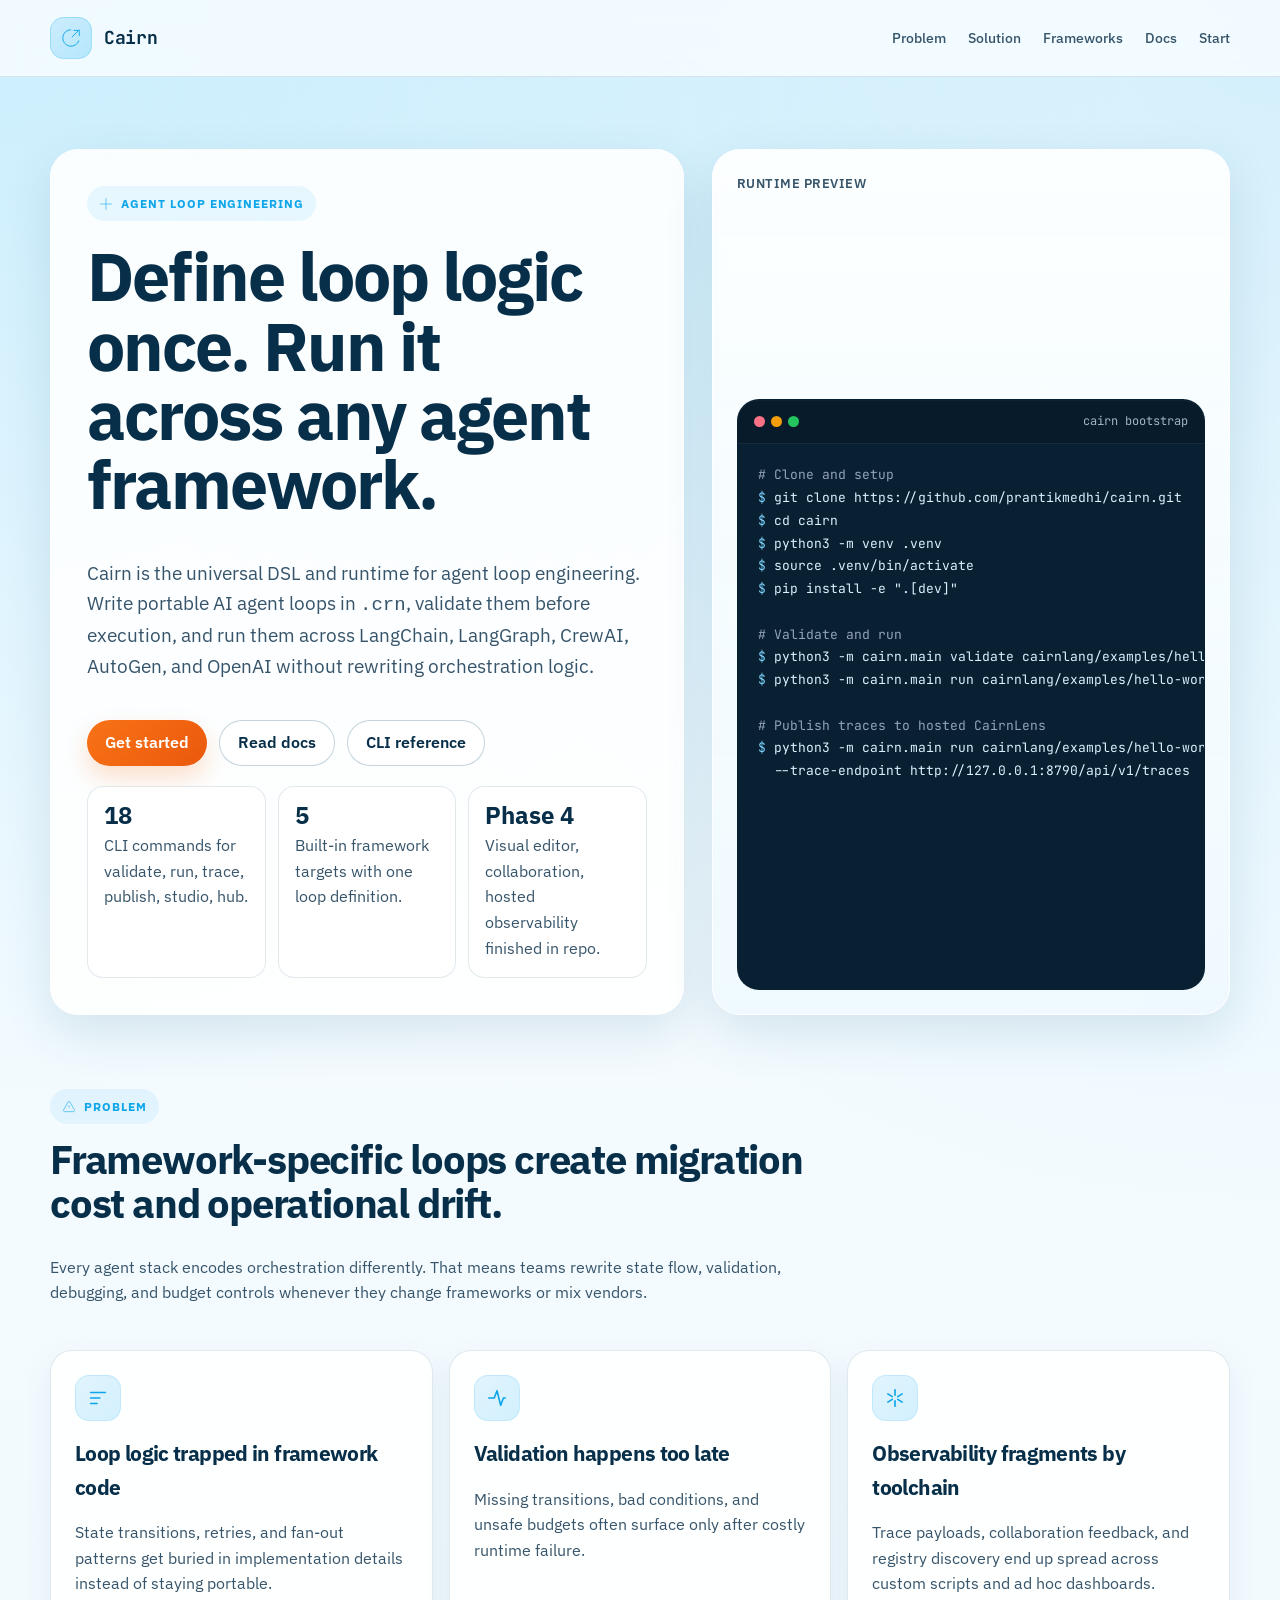
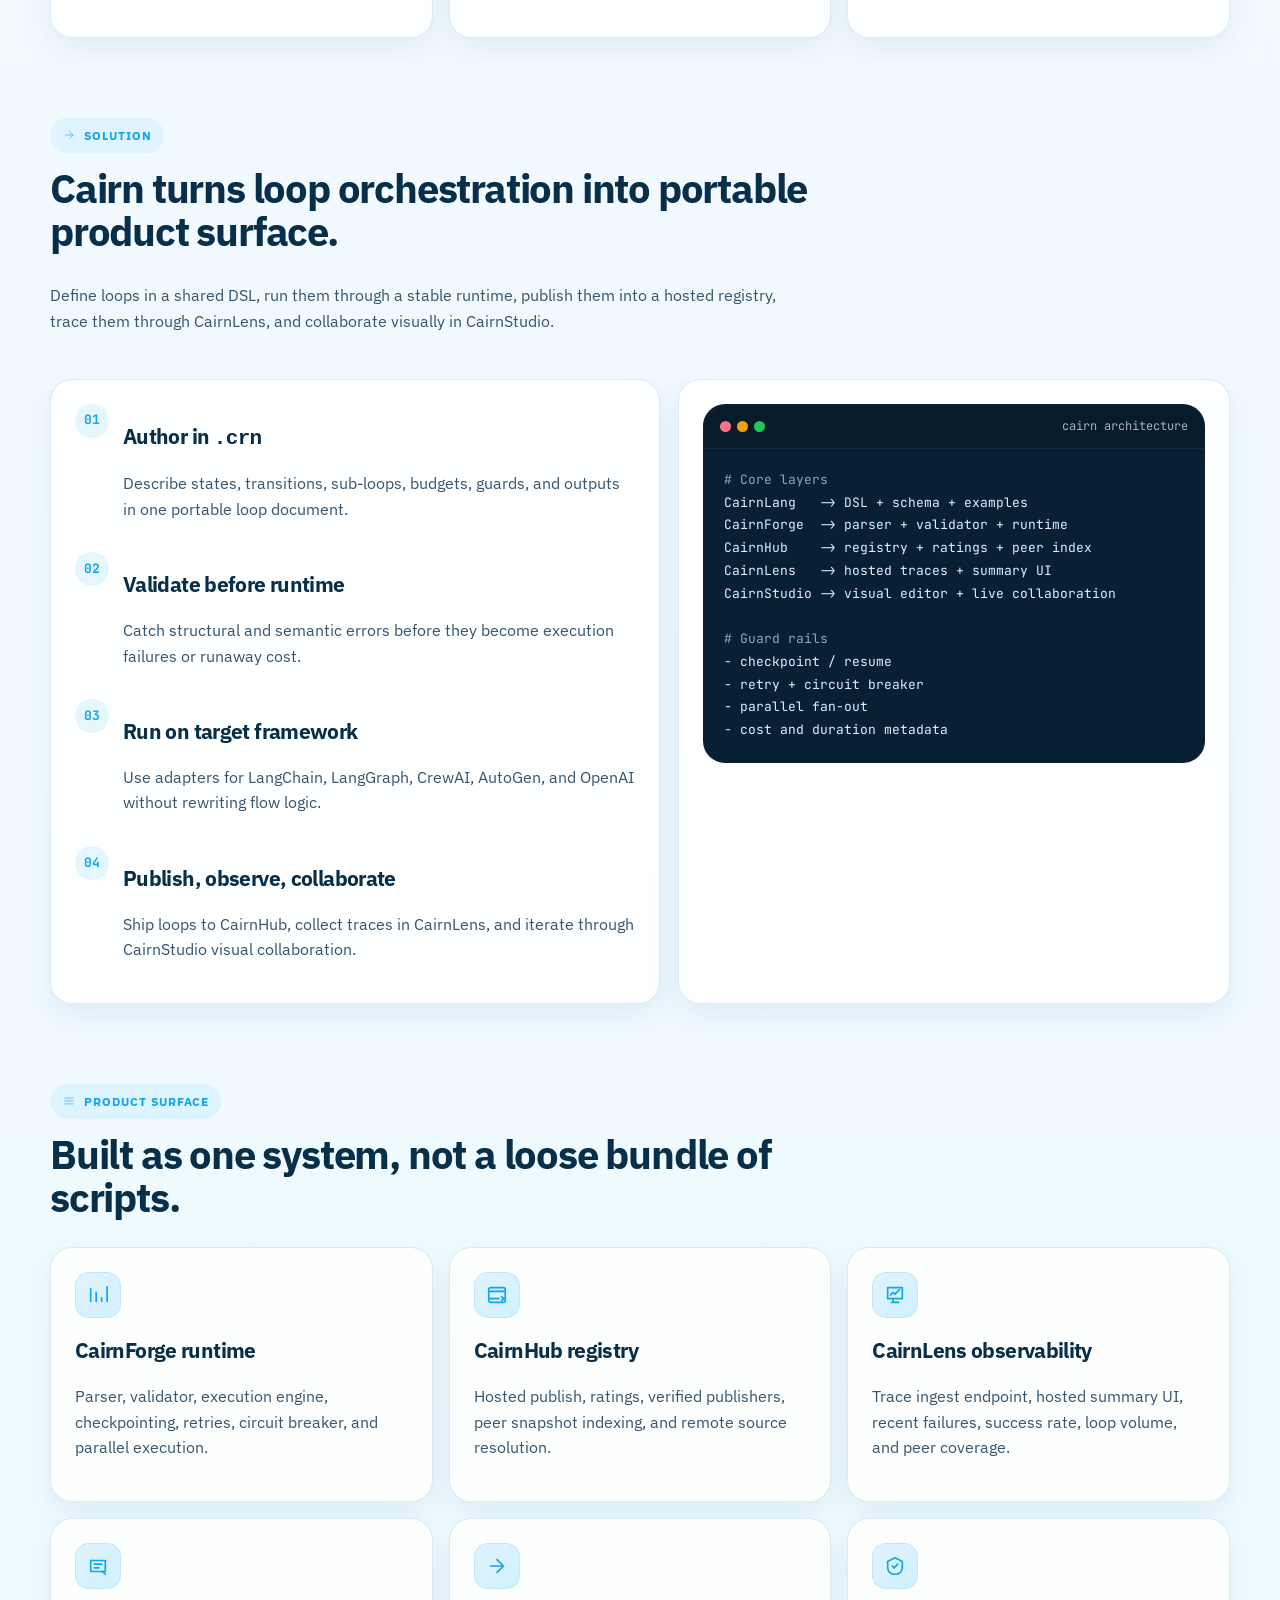
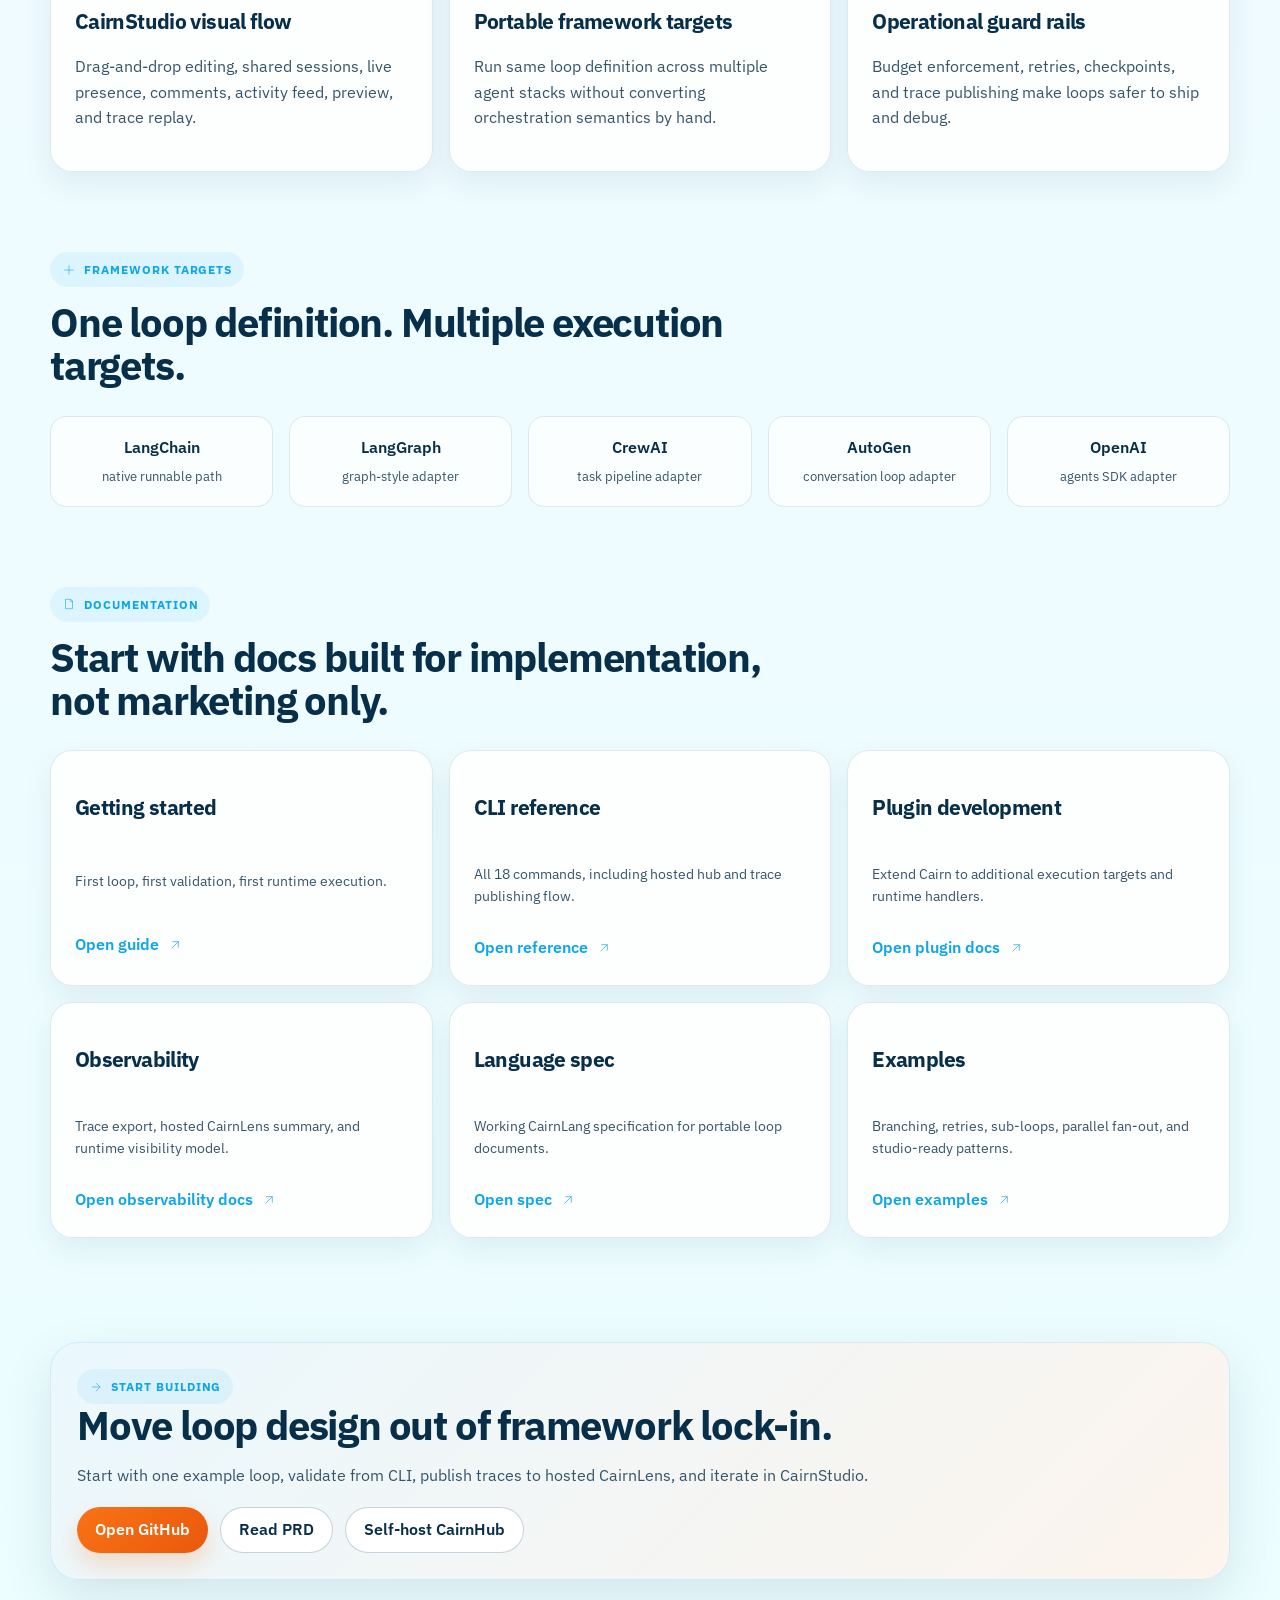
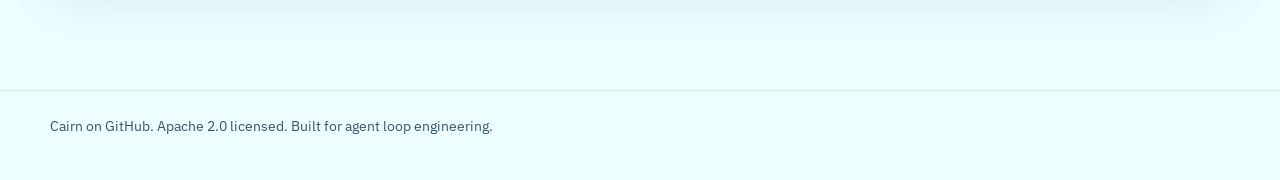
==== commit f3756a25: "Polish docs landing page design" ====
--- a/docs/index.html
+++ b/docs/index.html
@@ -8,17 +8,19 @@
 <meta name="robots" content="index, follow">
 <link rel="canonical" href="https://prantikmedhi.github.io/cairn/">
 <meta property="og:type" content="website">
-<meta property="og:title" content="Cairn — Universal DSL & Runtime for Agent Loop Engineering">
+<meta property="og:title" content="Cairn - Universal DSL & Runtime for Agent Loop Engineering">
 <meta property="og:description" content="Define portable AI agent loops once. Run across any framework. Open-source DSL and runtime for agent loop engineering.">
 <meta property="og:url" content="https://prantikmedhi.github.io/cairn/">
 <meta property="og:site_name" content="Cairn">
 <meta property="og:image" content="https://prantikmedhi.github.io/cairn/social-preview.png">
 <meta name="twitter:card" content="summary_large_image">
-<meta name="twitter:title" content="Cairn — Universal DSL & Runtime for Agent Loop Engineering">
+<meta name="twitter:title" content="Cairn - Universal DSL & Runtime for Agent Loop Engineering">
 <meta name="twitter:description" content="Define portable AI agent loops once. Run across any framework. Open-source DSL and runtime for agent loop engineering.">
 <meta name="twitter:image" content="https://prantikmedhi.github.io/cairn/social-preview.png">
-<title>Cairn — Universal DSL & Runtime for Agent Loop Engineering</title>
-<link href="https://fonts.googleapis.com/css2?family=Fira+Code:wght@400;500;700&display=swap" rel="stylesheet">
+<title>Cairn - Universal DSL & Runtime for Agent Loop Engineering</title>
+<link rel="preconnect" href="https://fonts.googleapis.com">
+<link rel="preconnect" href="https://fonts.gstatic.com" crossorigin>
+<link href="https://fonts.googleapis.com/css2?family=IBM+Plex+Sans:wght@400;500;600;700&family=JetBrains+Mono:wght@400;500;600;700&display=swap" rel="stylesheet">
 <script type="application/ld+json">
 {
   "@context": "https://schema.org",
@@ -59,302 +61,1064 @@
 </script>
 <style>
   :root {
-    --bg: #282c34;
-    --bg2: #1e2228;
-    --panel: #111;
-    --panel2: #1e2228;
-    --fg: #9cdef2;
-    --heading: #9cdef2;
-    --muted: #6b8a94;
-    --border: #355a66;
-    --accent: #e06c75;
-    --accent2: #f0989e;
-    --green: #50fa7b;
-    --radius: 8px;
-  }
+    --bg: #f0f9ff;
+    --bg-soft: #e0f2fe;
+    --surface: rgba(255, 255, 255, 0.88);
+    --surface-strong: #ffffff;
+    --ink: #082f49;
+    --muted: #36546a;
+    --line: rgba(12, 74, 110, 0.12);
+    --line-strong: rgba(12, 74, 110, 0.24);
+    --primary: #0ea5e9;
+    --secondary: #38bdf8;
+    --cta: #f97316;
+    --cta-strong: #ea580c;
+    --success: #0f766e;
+    --shadow: 0 18px 50px rgba(12, 74, 110, 0.12);
+    --radius-xl: 28px;
+    --radius-lg: 22px;
+    --radius-md: 16px;
+    --content: 1180px;
+  }
+
   * { box-sizing: border-box; }
-  html { scroll-behavior: smooth; scroll-padding-top: 60px; }
-  .hero, section {
-    display: flex; flex-direction: column; justify-content: center;
-    padding: 80px 0;
-  }
-  section:nth-of-type(odd) {
-    background-color: #111111;
-    background-image: radial-gradient(circle, rgba(156,222,242,0.075) 1px, transparent 1.4px);
-    background-size: 24px 24px;
-  }
-  section:nth-of-type(even) {
-    background-color: var(--bg);
-    background-image: radial-gradient(circle, rgba(156,222,242,0.06) 1px, transparent 1.4px);
-    background-size: 24px 24px;
-  }
-  .hero, section { opacity: 0; transform: translateY(24px); transition: opacity .6s cubic-bezier(.2,.7,.2,1), transform .6s cubic-bezier(.2,.7,.2,1); }
-  .hero.in, section.in { opacity: 1; transform: none; }
-  
+
+  html {
+    scroll-behavior: smooth;
+    scroll-padding-top: 88px;
+  }
+
   body {
     margin: 0;
+    color: var(--ink);
+    font-family: "IBM Plex Sans", sans-serif;
+    line-height: 1.6;
     background:
-      radial-gradient(1100px 520px at 82% -10%, rgba(224,108,117,0.12), transparent 60%),
-      radial-gradient(900px 520px at 0% 0%, rgba(53,90,102,0.30), transparent 55%),
-      var(--bg);
-    color: var(--fg);
-    font-family: 'Fira Code', ui-monospace, SFMono-Regular, Menlo, Consolas, monospace;
-    line-height: 1.6;
-    -webkit-font-smoothing: antialiased;
-  }
-  a { color: var(--accent); text-decoration: none; }
-  .wrap { max-width: 1080px; margin: 0 auto; padding: 0 22px; }
-
-  /* Nav */
-  nav {
-    position: sticky; top: 0; z-index: 50;
-    backdrop-filter: blur(10px);
-    background: rgba(17,17,17,0.88);
-    border-bottom: 1px solid #9cdef2;
-  }
-  nav .wrap { display: flex; align-items: center; justify-content: space-between; height: 60px; }
-  .brand { display: flex; align-items: center; gap: 8px; font-weight: 700; font-size: 17px; letter-spacing: 0.2px; color: var(--heading); }
-  .brand .icon { color: var(--accent); }
-  .nav-links { display: flex; align-items: center; gap: 22px; }
-  .nav-links a { color: var(--muted); font-size: 14px; font-weight: 500; }
-  .nav-links a:hover { color: var(--fg); }
-  
-  .btn {
-    display: inline-flex; align-items: center; gap: 8px;
-    padding: 9px 16px; border-radius: 10px; font-weight: 600; font-size: 14px;
-    border: 1px solid var(--border); color: var(--fg); background: var(--panel);
-    transition: transform .12s ease, border-color .12s ease, background .12s ease;
-  }
-  .btn:hover { transform: translateY(-1px); border-color: var(--accent); }
-  .btn.primary {
-    background: linear-gradient(135deg, var(--accent), var(--accent2));
-    color: #fff; border: none;
-  }
-  .btn.primary:hover { filter: brightness(1.07); }
-
-  /* Hero */
-  .hero { padding: 120px 0 60px; text-align: center; position: relative; }
-  .hero-logo { font-size: 48px; font-weight: 700; color: var(--heading); margin-bottom: 10px; }
-  .hero-logo span { color: var(--accent); }
-  .hero h1 {
-    font-size: clamp(32px, 5.4vw, 52px); line-height: 1.12; margin: 0 0 18px;
-    letter-spacing: -0.01em; font-weight: 700; color: var(--heading);
-  }
-  .hero h1 .grad {
-    background: linear-gradient(120deg, var(--accent), var(--accent2));
-    -webkit-background-clip: text; background-clip: text; -webkit-text-fill-color: transparent;
-  }
-  .hero .lede { font-size: clamp(16px, 2vw, 20px); color: var(--muted); max-width: 680px; margin: 0 auto 30px; }
-  .hero-cta { display: flex; gap: 12px; justify-content: center; flex-wrap: wrap; }
-
-  /* Sections */
-  .center { text-align: center; }
-  .eyebrow { color: var(--accent); font-weight: 700; font-size: 12px; letter-spacing: 0.12em; text-transform: uppercase; margin-bottom: 8px; display: block; }
-  h2.h { font-size: clamp(22px, 3vw, 32px); margin: 0 0 16px; color: var(--heading); }
-  .sub { color: var(--muted); max-width: 680px; margin: 0 auto 30px; font-size: 16px; }
-
-  /* Grid */
-  .grid { display: grid; grid-template-columns: repeat(auto-fit, minmax(300px, 1fr)); gap: 16px; margin-top: 40px; }
-  .feature {
-    background: var(--panel); border: 1px solid var(--border); border-radius: var(--radius);
-    padding: 24px; transition: transform .14s ease, border-color .14s ease;
-    text-align: left;
-  }
-  .feature:hover { transform: translateY(-3px); border-color: var(--accent); }
-  .feature .ico {
-    width: 40px; height: 40px; border-radius: 10px; display: inline-flex; align-items: center; justify-content: center;
-    background: linear-gradient(135deg, rgba(224,108,117,0.18), rgba(53,90,102,0.28));
-    border: 1px solid var(--border); color: var(--accent); margin-bottom: 16px; font-size: 20px;
-  }
-  .feature h3 { margin: 0 0 8px; font-size: 18px; color: var(--heading); }
-  .feature p { margin: 0; color: var(--muted); font-size: 14px; }
-
-  /* Terminal Block */
-  .term {
-    max-width: 700px; margin: 30px auto 0; text-align: left;
-    background: var(--bg2); border: 1px solid var(--border); border-radius: var(--radius);
-    overflow: hidden; box-shadow: 0 24px 60px rgba(0,0,0,0.4);
-  }
-  .term-bar { display: flex; align-items: center; justify-content: space-between; padding: 8px 12px; border-bottom: 1px solid var(--border); background: #20242c; }
-  .term-bar .ttl { color: var(--muted); font-size: 12px; }
-  .term-bar .winbtns { display: flex; gap: 6px; }
-  .term-bar .winbtns span { width: 12px; height: 12px; border-radius: 50%; display: inline-block; background: #555; }
-  .term-bar .winbtns .r { background: #ff5f56; }
-  .term-bar .winbtns .y { background: #ffbd2e; }
-  .term-bar .winbtns .g { background: #27c93f; }
-  
-  .term pre {
-    margin: 0; padding: 20px; font-family: 'Fira Code', monospace;
-    font-size: 14px; color: var(--fg); line-height: 1.6; overflow-x: auto;
-  }
-  .term .prompt { color: var(--accent); }
-  .term .comment { color: #828997; font-style: italic; }
-
-  /* Footer */
-  footer { border-top: 1px solid var(--border); padding: 30px 0; color: var(--muted); font-size: 13px; text-align: center; margin-top: 40px; }
+      radial-gradient(circle at top left, rgba(56, 189, 248, 0.24), transparent 22%),
+      radial-gradient(circle at top right, rgba(14, 165, 233, 0.16), transparent 24%),
+      linear-gradient(180deg, #f8fdff 0%, #f0f9ff 45%, #ecfeff 100%);
+  }
+
+  a {
+    color: inherit;
+    text-decoration: none;
+  }
+
+  img {
+    max-width: 100%;
+    display: block;
+  }
+
+  .wrap {
+    width: min(var(--content), calc(100% - 40px));
+    margin: 0 auto;
+  }
+
+  .skip-link {
+    position: absolute;
+    left: 12px;
+    top: -50px;
+    background: #fff;
+    color: #000;
+    padding: 10px 14px;
+    border-radius: 12px;
+    z-index: 1000;
+  }
+
+  .skip-link:focus {
+    top: 12px;
+    outline: 3px solid rgba(249, 115, 22, 0.25);
+  }
+
+  .site-nav {
+    position: sticky;
+    top: 0;
+    z-index: 100;
+    backdrop-filter: blur(14px);
+    background: rgba(248, 253, 255, 0.82);
+    border-bottom: 1px solid var(--line);
+  }
+
+  .site-nav .wrap {
+    display: flex;
+    align-items: center;
+    justify-content: space-between;
+    min-height: 76px;
+    gap: 24px;
+  }
+
+  .brand {
+    display: inline-flex;
+    align-items: center;
+    gap: 12px;
+    font-family: "JetBrains Mono", monospace;
+    font-weight: 700;
+    letter-spacing: -0.02em;
+  }
+
+  .brand-mark {
+    width: 42px;
+    height: 42px;
+    border-radius: 14px;
+    display: grid;
+    place-items: center;
+    background: linear-gradient(135deg, rgba(14, 165, 233, 0.16), rgba(56, 189, 248, 0.32));
+    border: 1px solid rgba(14, 165, 233, 0.2);
+  }
+
+  .brand-mark svg {
+    width: 22px;
+    height: 22px;
+    stroke: var(--primary);
+  }
+
+  .brand-text {
+    font-size: 18px;
+  }
+
+  .nav-links {
+    display: flex;
+    align-items: center;
+    gap: 22px;
+    color: var(--muted);
+    font-size: 14px;
+    font-weight: 500;
+  }
+
+  .nav-links a:hover,
+  .nav-links a:focus-visible {
+    color: var(--ink);
+    outline: none;
+  }
+
+  .button-row {
+    display: flex;
+    align-items: center;
+    gap: 12px;
+    flex-wrap: wrap;
+  }
+
+  .button {
+    display: inline-flex;
+    align-items: center;
+    justify-content: center;
+    gap: 10px;
+    min-height: 46px;
+    padding: 0 18px;
+    border-radius: 999px;
+    font-weight: 600;
+    transition: transform 180ms ease, box-shadow 180ms ease, border-color 180ms ease, background 180ms ease;
+    cursor: pointer;
+  }
+
+  .button:hover,
+  .button:focus-visible {
+    transform: translateY(-1px);
+    outline: none;
+  }
+
+  .button-primary {
+    color: #fff;
+    background: linear-gradient(135deg, var(--cta), var(--cta-strong));
+    box-shadow: 0 12px 24px rgba(249, 115, 22, 0.22);
+  }
+
+  .button-secondary {
+    color: var(--ink);
+    background: var(--surface-strong);
+    border: 1px solid var(--line-strong);
+  }
+
+  .button-secondary:hover,
+  .button-secondary:focus-visible {
+    border-color: rgba(14, 165, 233, 0.32);
+    box-shadow: 0 10px 24px rgba(12, 74, 110, 0.1);
+  }
+
+  .hero {
+    padding: 72px 0 34px;
+  }
+
+  .hero-shell {
+    display: grid;
+    grid-template-columns: minmax(0, 1.1fr) minmax(340px, 0.9fr);
+    gap: 28px;
+    align-items: stretch;
+  }
+
+  .hero-copy,
+  .hero-panel {
+    background: var(--surface);
+    border: 1px solid rgba(255, 255, 255, 0.8);
+    border-radius: var(--radius-xl);
+    box-shadow: var(--shadow);
+  }
+
+  .hero-copy {
+    padding: 36px;
+    display: grid;
+    gap: 20px;
+  }
+
+  .hero-panel {
+    padding: 24px;
+    display: grid;
+    gap: 18px;
+    background:
+      linear-gradient(180deg, rgba(255, 255, 255, 0.94), rgba(240, 249, 255, 0.92)),
+      linear-gradient(135deg, rgba(14, 165, 233, 0.05), rgba(56, 189, 248, 0.08));
+  }
+
+  .eyebrow {
+    display: inline-flex;
+    align-items: center;
+    gap: 8px;
+    width: fit-content;
+    padding: 8px 12px;
+    border-radius: 999px;
+    background: rgba(14, 165, 233, 0.08);
+    color: var(--primary);
+    font-size: 12px;
+    font-weight: 700;
+    letter-spacing: 0.08em;
+    text-transform: uppercase;
+  }
+
+  .eyebrow svg {
+    width: 14px;
+    height: 14px;
+    stroke: currentColor;
+  }
+
+  h1,
+  h2,
+  h3 {
+    margin: 0;
+    letter-spacing: -0.03em;
+  }
+
+  h1 {
+    font-size: clamp(40px, 6vw, 68px);
+    line-height: 1.02;
+  }
+
+  h2 {
+    font-size: clamp(28px, 4vw, 40px);
+    line-height: 1.08;
+  }
+
+  .hero-copy p,
+  .section-intro,
+  .panel-copy,
+  .meta-copy,
+  .feature-copy,
+  .proof-copy {
+    color: var(--muted);
+  }
+
+  .hero-copy .lede {
+    font-size: 19px;
+    max-width: 62ch;
+  }
+
+  .proof-strip {
+    display: grid;
+    grid-template-columns: repeat(3, minmax(0, 1fr));
+    gap: 12px;
+  }
+
+  .proof-card {
+    padding: 16px;
+    border-radius: var(--radius-md);
+    background: rgba(255, 255, 255, 0.8);
+    border: 1px solid var(--line);
+  }
+
+  .proof-card strong {
+    display: block;
+    font-size: 24px;
+    line-height: 1;
+    margin-bottom: 6px;
+  }
+
+  .panel-label {
+    color: var(--muted);
+    font-size: 13px;
+    font-weight: 600;
+    letter-spacing: 0.04em;
+    text-transform: uppercase;
+  }
+
+  .terminal {
+    overflow: hidden;
+    border-radius: var(--radius-lg);
+    border: 1px solid rgba(8, 47, 73, 0.08);
+    background: #082032;
+    color: #d8f3ff;
+    box-shadow: inset 0 1px 0 rgba(255, 255, 255, 0.04);
+  }
+
+  .terminal-head {
+    display: flex;
+    align-items: center;
+    justify-content: space-between;
+    padding: 12px 16px;
+    border-bottom: 1px solid rgba(216, 243, 255, 0.08);
+    background: rgba(0, 0, 0, 0.16);
+    font-family: "JetBrains Mono", monospace;
+    font-size: 12px;
+    color: rgba(216, 243, 255, 0.72);
+  }
+
+  .terminal-dots {
+    display: flex;
+    gap: 6px;
+  }
+
+  .terminal-dots span {
+    width: 11px;
+    height: 11px;
+    border-radius: 50%;
+    background: rgba(255, 255, 255, 0.26);
+  }
+
+  .terminal-dots span:first-child { background: #fb7185; }
+  .terminal-dots span:nth-child(2) { background: #f59e0b; }
+  .terminal-dots span:last-child { background: #22c55e; }
+
+  .terminal pre {
+    margin: 0;
+    padding: 20px;
+    overflow: auto;
+    font-family: "JetBrains Mono", monospace;
+    font-size: 13px;
+    line-height: 1.75;
+  }
+
+  .prompt { color: #7dd3fc; }
+  .comment { color: #94a3b8; }
+
+  .section {
+    padding: 40px 0;
+  }
+
+  .section-head {
+    display: grid;
+    gap: 14px;
+    max-width: 760px;
+    margin-bottom: 28px;
+  }
+
+  .problem-grid,
+  .feature-grid,
+  .docs-grid,
+  .framework-grid {
+    display: grid;
+    gap: 16px;
+  }
+
+  .problem-grid {
+    grid-template-columns: repeat(3, minmax(0, 1fr));
+  }
+
+  .feature-grid {
+    grid-template-columns: repeat(3, minmax(0, 1fr));
+  }
+
+  .framework-grid {
+    grid-template-columns: repeat(5, minmax(0, 1fr));
+  }
+
+  .docs-grid {
+    grid-template-columns: repeat(3, minmax(0, 1fr));
+  }
+
+  .panel {
+    padding: 24px;
+    border-radius: var(--radius-lg);
+    background: var(--surface);
+    border: 1px solid var(--line);
+    box-shadow: 0 12px 30px rgba(12, 74, 110, 0.08);
+  }
+
+  .panel h3 {
+    font-size: 21px;
+    margin-top: 16px;
+    margin-bottom: 10px;
+  }
+
+  .icon {
+    width: 46px;
+    height: 46px;
+    border-radius: 14px;
+    display: inline-grid;
+    place-items: center;
+    background: linear-gradient(135deg, rgba(14, 165, 233, 0.12), rgba(56, 189, 248, 0.22));
+    border: 1px solid rgba(14, 165, 233, 0.12);
+  }
+
+  .icon svg {
+    width: 22px;
+    height: 22px;
+    stroke: var(--primary);
+    stroke-width: 1.8;
+    fill: none;
+    stroke-linecap: round;
+    stroke-linejoin: round;
+  }
+
+  .path-grid {
+    display: grid;
+    grid-template-columns: 1.05fr 0.95fr;
+    gap: 18px;
+  }
+
+  .path-steps {
+    display: grid;
+    gap: 14px;
+  }
+
+  .path-step {
+    display: grid;
+    grid-template-columns: auto 1fr;
+    gap: 14px;
+    align-items: start;
+  }
+
+  .path-step strong {
+    display: inline-grid;
+    place-items: center;
+    width: 34px;
+    height: 34px;
+    border-radius: 50%;
+    background: rgba(14, 165, 233, 0.1);
+    color: var(--primary);
+    font-family: "JetBrains Mono", monospace;
+    font-size: 13px;
+  }
+
+  .framework-pill {
+    padding: 18px;
+    border-radius: var(--radius-md);
+    background: rgba(255, 255, 255, 0.74);
+    border: 1px solid var(--line);
+    text-align: center;
+    font-weight: 600;
+  }
+
+  .framework-pill small {
+    display: block;
+    margin-top: 6px;
+    color: var(--muted);
+    font-weight: 400;
+  }
+
+  .doc-card {
+    display: grid;
+    gap: 14px;
+    height: 100%;
+  }
+
+  .doc-card .meta {
+    color: var(--muted);
+    font-size: 14px;
+  }
+
+  .doc-link {
+    display: inline-flex;
+    align-items: center;
+    gap: 8px;
+    color: var(--primary);
+    font-weight: 600;
+  }
+
+  .doc-link svg {
+    width: 16px;
+    height: 16px;
+    stroke: currentColor;
+  }
+
+  .closing-band {
+    margin: 24px 0 70px;
+    padding: 26px;
+    border-radius: var(--radius-xl);
+    background:
+      linear-gradient(135deg, rgba(14, 165, 233, 0.08), rgba(249, 115, 22, 0.08)),
+      var(--surface);
+    border: 1px solid rgba(14, 165, 233, 0.14);
+    box-shadow: var(--shadow);
+  }
+
+  .closing-band .button-row {
+    margin-top: 18px;
+  }
+
+  footer {
+    padding: 24px 0 46px;
+    border-top: 1px solid var(--line);
+    color: var(--muted);
+    font-size: 14px;
+  }
+
+  .reveal {
+    opacity: 0;
+    transform: translateY(24px);
+    transition: opacity 520ms ease, transform 520ms ease;
+  }
+
+  .reveal.in {
+    opacity: 1;
+    transform: translateY(0);
+  }
+
+  @media (max-width: 1120px) {
+    .hero-shell,
+    .path-grid {
+      grid-template-columns: 1fr;
+    }
+
+    .problem-grid,
+    .feature-grid,
+    .docs-grid {
+      grid-template-columns: repeat(2, minmax(0, 1fr));
+    }
+
+    .framework-grid {
+      grid-template-columns: repeat(3, minmax(0, 1fr));
+    }
+  }
+
+  @media (max-width: 760px) {
+    .wrap {
+      width: min(var(--content), calc(100% - 28px));
+    }
+
+    .site-nav .wrap {
+      min-height: 68px;
+      flex-wrap: wrap;
+      padding: 12px 0;
+    }
+
+    .nav-links {
+      width: 100%;
+      justify-content: space-between;
+      gap: 12px;
+      font-size: 13px;
+      overflow-x: auto;
+      padding-bottom: 4px;
+    }
+
+    .hero-copy,
+    .hero-panel,
+    .panel,
+    .closing-band {
+      padding: 22px;
+    }
+
+    .proof-strip,
+    .problem-grid,
+    .feature-grid,
+    .framework-grid,
+    .docs-grid {
+      grid-template-columns: 1fr;
+    }
+
+    .button-row {
+      width: 100%;
+    }
+
+    .button {
+      width: 100%;
+    }
+  }
+
+  @media (prefers-reduced-motion: reduce) {
+    html { scroll-behavior: auto; }
+    .button,
+    .reveal {
+      transition: none !important;
+    }
+  }
 </style>
 </head>
 <body>
-
-  <nav>
-    <div class="wrap">
-      <div class="brand">
-        <span class="icon">⟳</span>
-        Cairn
-      </div>
-      <div class="nav-links">
-        <a href="#about">About</a>
-        <a href="#features">Features</a>
-        <a href="#llms">Models</a>
-        <a href="#start">Get Started</a>
-        <a class="btn primary" href="https://github.com/prantikmedhi/cairn" target="_blank">GitHub</a>
-      </div>
+<a class="skip-link" href="#main">Skip to content</a>
+
+<nav class="site-nav" aria-label="Primary">
+  <div class="wrap">
+    <a class="brand" href="#main">
+      <span class="brand-mark" aria-hidden="true">
+        <svg viewBox="0 0 24 24" fill="none">
+          <path d="M12 3a9 9 0 1 0 8.6 11.7"></path>
+          <path d="M14.8 3.7H21v6.2"></path>
+          <path d="M21 3l-8 8"></path>
+        </svg>
+      </span>
+      <span class="brand-text">Cairn</span>
+    </a>
+    <div class="nav-links">
+      <a href="#problem">Problem</a>
+      <a href="#solution">Solution</a>
+      <a href="#frameworks">Frameworks</a>
+      <a href="#docs">Docs</a>
+      <a href="#start">Start</a>
     </div>
-  </nav>
-
-  <header class="hero in">
-    <div class="wrap">
-      <div class="hero-logo">Cairn <span>⟳</span></div>
-      <h1>Universal <span class="grad">DSL &amp; Runtime</span><br>for Agent Loop Engineering</h1>
-      <p class="lede">
-        Define portable AI agent loops once. Run them across LangChain, LangGraph, CrewAI, AutoGen, and OpenAI.
-        Write once, run anywhere.
-      </p>
-      <div class="hero-cta">
-        <a class="btn primary" href="#start">Get Started</a>
-        <a class="btn" href="https://github.com/prantikmedhi/cairn/blob/main/docs/getting-started.md">Read Docs</a>
-        <a class="btn" href="https://github.com/prantikmedhi/cairn/blob/main/docs/cli-reference.md">CLI Reference</a>
-      </div>
-    </div>
-  </header>
-
-  <section id="about" class="in">
-    <div class="wrap center">
-      <span class="eyebrow">The Problem</span>
-      <h2 class="h">What Is Agent Loop Engineering?</h2>
-      <p class="sub">
-        Agent loop engineering is the discipline of designing, validating, and orchestrating AI agent task loops — the sequential and parallel steps that define how an AI agent processes information, makes decisions, and takes actions. Every AI agent framework implements loops differently, creating vendor lock-in.
-      </p>
-      <p class="sub" style="color: var(--fg);">
-        Cairn solves this with a vendor-agnostic DSL (<code>.crn</code>) that lets you define your agent loop once and run it on any framework.
-      </p>
-    </div>
-  </section>
-
-  <section id="features" class="in">
-    <div class="wrap">
-      <div class="center">
-        <span class="eyebrow">Features</span>
-        <h2 class="h">Why Cairn?</h2>
-      </div>
-      <div class="grid">
-        <div class="feature">
-          <span class="ico">🔄</span>
-          <h3>Portable Agent Loops</h3>
-          <p>Define your loop engineering logic once in .crn format. Run it on LangChain, LangGraph, CrewAI, AutoGen, or OpenAI.</p>
+  </div>
+</nav>
+
+<main id="main">
+  <section class="hero">
+    <div class="wrap hero-shell">
+      <div class="hero-copy reveal">
+        <span class="eyebrow">
+          <svg viewBox="0 0 24 24" fill="none">
+            <path d="M12 2v20"></path>
+            <path d="M2 12h20"></path>
+          </svg>
+          Agent Loop Engineering
+        </span>
+        <h1>Define loop logic once. Run it across any agent framework.</h1>
+        <p class="lede">
+          Cairn is the universal DSL and runtime for agent loop engineering. Write portable AI agent loops in
+          <code>.crn</code>, validate them before execution, and run them across LangChain, LangGraph, CrewAI,
+          AutoGen, and OpenAI without rewriting orchestration logic.
+        </p>
+        <div class="button-row">
+          <a class="button button-primary" href="#start">Get started</a>
+          <a class="button button-secondary" href="https://github.com/prantikmedhi/cairn/blob/main/docs/getting-started.md">Read docs</a>
+          <a class="button button-secondary" href="https://github.com/prantikmedhi/cairn/blob/main/docs/cli-reference.md">CLI reference</a>
         </div>
-        <div class="feature">
-          <span class="ico">✅</span>
-          <h3>Validate Before Execution</h3>
-          <p>JSON Schema + semantic validation catches loop engineering mistakes before they cost runtime.</p>
-        </div>
-        <div class="feature">
-          <span class="ico">🔧</span>
-          <h3>18 CLI Commands</h3>
-          <p>Full toolkit: validate, run, trace, debug, cost, publish, install, search, studio, hub, and more.</p>
-        </div>
-        <div class="feature">
-          <span class="ico">🛡️</span>
-          <h3>Budget Guards</h3>
-          <p>Max iterations, duration caps, and cost limits prevent runaway loops with exponential backoff.</p>
-        </div>
-        <div class="feature">
-          <span class="ico">⚡</span>
-          <h3>Parallel Execution</h3>
-          <p>Fork/join patterns for concurrent agent execution. Fan out across multiple LLM calls.</p>
-        </div>
-        <div class="feature">
-          <span class="ico">🎨</span>
-          <h3>Visual Loop Editor</h3>
-          <p>CairnStudio beta provides drag-and-drop loop engineering. Export to .crn seamlessly.</p>
+        <div class="proof-strip">
+          <div class="proof-card">
+            <strong>18</strong>
+            <div class="proof-copy">CLI commands for validate, run, trace, publish, studio, hub.</div>
+          </div>
+          <div class="proof-card">
+            <strong>5</strong>
+            <div class="proof-copy">Built-in framework targets with one loop definition.</div>
+          </div>
+          <div class="proof-card">
+            <strong>Phase 4</strong>
+            <div class="proof-copy">Visual editor, collaboration, hosted observability finished in repo.</div>
+          </div>
         </div>
       </div>
-    </div>
-  </section>
-
-  <section id="llms" class="in">
-    <div class="wrap">
-      <div class="center">
-        <span class="eyebrow">Model Agnostic</span>
-        <h2 class="h">Plug in any foundation model</h2>
-        <p class="sub">Cairn separates loop orchestration from intelligence. Plug in any foundation model or AI coding agent as your brain.</p>
-      </div>
-      <div class="grid">
-        <div class="feature">
-          <span class="ico">🧠</span>
-          <h3>Leading LLMs</h3>
-          <p>Seamlessly integrate with Claude 3.5 Sonnet, Gemini 1.5 Pro, or OpenAI GPT-4o via your chosen framework.</p>
-        </div>
-        <div class="feature">
-          <span class="ico">💻</span>
-          <h3>Local &amp; Open Source</h3>
-          <p>Run entirely local loops using Llama 3, Mistral, and Codex models powered by Ollama or vLLM.</p>
-        </div>
-        <div class="feature">
-          <span class="ico">🤖</span>
-          <h3>Autonomous Code Agents</h3>
-          <p>Generate .crn DSL files automatically using coding agents like Aider, OpenHands, or Devin.</p>
-        </div>
-      </div>
-    </div>
-  </section>
-
-  <section id="start" class="in">
-    <div class="wrap center">
-      <span class="eyebrow">Quick Start</span>
-      <h2 class="h">Get up and running in seconds.</h2>
-      <div class="term">
-        <div class="term-bar">
-          <span class="winbtns"><span class="r"></span><span class="y"></span><span class="g"></span></span>
-          <span class="ttl">user@cairn: ~/project</span>
-        </div>
-        <pre>
-<span class="comment"># Clone and setup</span>
+
+      <aside class="hero-panel reveal">
+        <div class="panel-label">Runtime preview</div>
+        <div class="terminal" aria-label="Terminal quick start">
+          <div class="terminal-head">
+            <div class="terminal-dots" aria-hidden="true">
+              <span></span><span></span><span></span>
+            </div>
+            <div>cairn bootstrap</div>
+          </div>
+          <pre><span class="comment"># Clone and setup</span>
 <span class="prompt">$</span> git clone https://github.com/prantikmedhi/cairn.git
 <span class="prompt">$</span> cd cairn
 <span class="prompt">$</span> python3 -m venv .venv
 <span class="prompt">$</span> source .venv/bin/activate
 <span class="prompt">$</span> pip install -e ".[dev]"
 
-<span class="comment"># Validate and run a loop</span>
+<span class="comment"># Validate and run</span>
 <span class="prompt">$</span> python3 -m cairn.main validate cairnlang/examples/hello-world.crn
 <span class="prompt">$</span> python3 -m cairn.main run cairnlang/examples/hello-world.crn --input message=forge
-</pre>
+
+<span class="comment"># Publish traces to hosted CairnLens</span>
+<span class="prompt">$</span> python3 -m cairn.main run cairnlang/examples/hello-world.crn \
+  --trace-endpoint http://127.0.0.1:8790/api/v1/traces</pre>
+        </div>
+      </aside>
+    </div>
+  </section>
+
+  <section class="section" id="problem">
+    <div class="wrap">
+      <div class="section-head reveal">
+        <span class="eyebrow">
+          <svg viewBox="0 0 24 24" fill="none">
+            <path d="M12 9v4"></path>
+            <path d="M12 17h.01"></path>
+            <path d="M10.3 3.6 2.6 17a2 2 0 0 0 1.7 3h15.4a2 2 0 0 0 1.7-3L13.7 3.6a2 2 0 0 0-3.4 0Z"></path>
+          </svg>
+          Problem
+        </span>
+        <h2>Framework-specific loops create migration cost and operational drift.</h2>
+        <p class="section-intro">
+          Every agent stack encodes orchestration differently. That means teams rewrite state flow, validation,
+          debugging, and budget controls whenever they change frameworks or mix vendors.
+        </p>
+      </div>
+
+      <div class="problem-grid">
+        <article class="panel reveal">
+          <span class="icon" aria-hidden="true">
+            <svg viewBox="0 0 24 24">
+              <path d="M4 6h16"></path>
+              <path d="M4 12h10"></path>
+              <path d="M4 18h7"></path>
+            </svg>
+          </span>
+          <h3>Loop logic trapped in framework code</h3>
+          <p class="feature-copy">State transitions, retries, and fan-out patterns get buried in implementation details instead of staying portable.</p>
+        </article>
+
+        <article class="panel reveal">
+          <span class="icon" aria-hidden="true">
+            <svg viewBox="0 0 24 24">
+              <path d="M3 12h6l3-8 4 16 3-8h2"></path>
+            </svg>
+          </span>
+          <h3>Validation happens too late</h3>
+          <p class="feature-copy">Missing transitions, bad conditions, and unsafe budgets often surface only after costly runtime failure.</p>
+        </article>
+
+        <article class="panel reveal">
+          <span class="icon" aria-hidden="true">
+            <svg viewBox="0 0 24 24">
+              <path d="M12 3v6"></path>
+              <path d="M12 15v6"></path>
+              <path d="M4.2 7.5 9 10.5"></path>
+              <path d="M15 13.5 19.8 16.5"></path>
+              <path d="M19.8 7.5 15 10.5"></path>
+              <path d="M9 13.5 4.2 16.5"></path>
+            </svg>
+          </span>
+          <h3>Observability fragments by toolchain</h3>
+          <p class="feature-copy">Trace payloads, collaboration feedback, and registry discovery end up spread across custom scripts and ad hoc dashboards.</p>
+        </article>
       </div>
     </div>
   </section>
 
-  <footer>
+  <section class="section" id="solution">
     <div class="wrap">
-      <p>Cairn on GitHub — Apache 2.0 Licensed. Built for the agent loop engineering community.</p>
+      <div class="section-head reveal">
+        <span class="eyebrow">
+          <svg viewBox="0 0 24 24" fill="none">
+            <path d="M5 12h14"></path>
+            <path d="M12 5l7 7-7 7"></path>
+          </svg>
+          Solution
+        </span>
+        <h2>Cairn turns loop orchestration into portable product surface.</h2>
+        <p class="section-intro">
+          Define loops in a shared DSL, run them through a stable runtime, publish them into a hosted registry,
+          trace them through CairnLens, and collaborate visually in CairnStudio.
+        </p>
+      </div>
+
+      <div class="path-grid">
+        <div class="panel reveal">
+          <div class="path-steps">
+            <div class="path-step">
+              <strong>01</strong>
+              <div>
+                <h3>Author in <code>.crn</code></h3>
+                <p class="meta-copy">Describe states, transitions, sub-loops, budgets, guards, and outputs in one portable loop document.</p>
+              </div>
+            </div>
+            <div class="path-step">
+              <strong>02</strong>
+              <div>
+                <h3>Validate before runtime</h3>
+                <p class="meta-copy">Catch structural and semantic errors before they become execution failures or runaway cost.</p>
+              </div>
+            </div>
+            <div class="path-step">
+              <strong>03</strong>
+              <div>
+                <h3>Run on target framework</h3>
+                <p class="meta-copy">Use adapters for LangChain, LangGraph, CrewAI, AutoGen, and OpenAI without rewriting flow logic.</p>
+              </div>
+            </div>
+            <div class="path-step">
+              <strong>04</strong>
+              <div>
+                <h3>Publish, observe, collaborate</h3>
+                <p class="meta-copy">Ship loops to CairnHub, collect traces in CairnLens, and iterate through CairnStudio visual collaboration.</p>
+              </div>
+            </div>
+          </div>
+        </div>
+
+        <div class="panel reveal">
+          <div class="terminal" aria-label="Architecture summary">
+            <div class="terminal-head">
+              <div class="terminal-dots" aria-hidden="true">
+                <span></span><span></span><span></span>
+              </div>
+              <div>cairn architecture</div>
+            </div>
+            <pre><span class="comment"># Core layers</span>
+CairnLang   -> DSL + schema + examples
+CairnForge  -> parser + validator + runtime
+CairnHub    -> registry + ratings + peer index
+CairnLens   -> hosted traces + summary UI
+CairnStudio -> visual editor + live collaboration
+
+<span class="comment"># Guard rails</span>
+- checkpoint / resume
+- retry + circuit breaker
+- parallel fan-out
+- cost and duration metadata</pre>
+          </div>
+        </div>
+      </div>
     </div>
-  </footer>
-
-  <script>
-    // Domino reveal: fade/slide each section in as it scrolls into view.
-    (function () {
-      var els = document.querySelectorAll('.hero, section');
-      if (!('IntersectionObserver' in window)) {
-        els.forEach(function (e) { e.classList.add('in'); });
-        return;
-      }
-      var io = new IntersectionObserver(function (entries) {
-        entries.forEach(function (e) {
-          if (e.isIntersecting) { e.target.classList.add('in'); io.unobserve(e.target); }
-        });
-      }, { threshold: 0.15, rootMargin: '0px 0px -10% 0px' });
-      els.forEach(function (e) { e.classList.remove('in'); io.observe(e); });
-    })();
-  </script>
+  </section>
+
+  <section class="section">
+    <div class="wrap">
+      <div class="section-head reveal">
+        <span class="eyebrow">
+          <svg viewBox="0 0 24 24" fill="none">
+            <path d="M4 7h16"></path>
+            <path d="M4 12h16"></path>
+            <path d="M4 17h16"></path>
+          </svg>
+          Product Surface
+        </span>
+        <h2>Built as one system, not a loose bundle of scripts.</h2>
+      </div>
+
+      <div class="feature-grid">
+        <article class="panel reveal">
+          <span class="icon" aria-hidden="true">
+            <svg viewBox="0 0 24 24">
+              <path d="M4 19V5"></path>
+              <path d="M10 19V9"></path>
+              <path d="M16 19v-4"></path>
+              <path d="M22 19V3"></path>
+            </svg>
+          </span>
+          <h3>CairnForge runtime</h3>
+          <p class="feature-copy">Parser, validator, execution engine, checkpointing, retries, circuit breaker, and parallel execution.</p>
+        </article>
+
+        <article class="panel reveal">
+          <span class="icon" aria-hidden="true">
+            <svg viewBox="0 0 24 24">
+              <path d="M4 8h16"></path>
+              <path d="M4 16h10"></path>
+              <path d="M17 14l3 2-3 2"></path>
+              <rect x="3" y="4" width="18" height="16" rx="2"></rect>
+            </svg>
+          </span>
+          <h3>CairnHub registry</h3>
+          <p class="feature-copy">Hosted publish, ratings, verified publishers, peer snapshot indexing, and remote source resolution.</p>
+        </article>
+
+        <article class="panel reveal">
+          <span class="icon" aria-hidden="true">
+            <svg viewBox="0 0 24 24">
+              <path d="M4 4h16v12H4z"></path>
+              <path d="M8 20h8"></path>
+              <path d="M10 16v4"></path>
+              <path d="M7 12l3-3 2 2 5-5"></path>
+            </svg>
+          </span>
+          <h3>CairnLens observability</h3>
+          <p class="feature-copy">Trace ingest endpoint, hosted summary UI, recent failures, success rate, loop volume, and peer coverage.</p>
+        </article>
+
+        <article class="panel reveal">
+          <span class="icon" aria-hidden="true">
+            <svg viewBox="0 0 24 24">
+              <path d="M4 6h16v12H4z"></path>
+              <path d="M8 10h8"></path>
+              <path d="M8 14h5"></path>
+              <path d="M17 18l3 3"></path>
+            </svg>
+          </span>
+          <h3>CairnStudio visual flow</h3>
+          <p class="feature-copy">Drag-and-drop editing, shared sessions, live presence, comments, activity feed, preview, and trace replay.</p>
+        </article>
+
+        <article class="panel reveal">
+          <span class="icon" aria-hidden="true">
+            <svg viewBox="0 0 24 24">
+              <path d="M5 12h14"></path>
+              <path d="M12 5l7 7-7 7"></path>
+            </svg>
+          </span>
+          <h3>Portable framework targets</h3>
+          <p class="feature-copy">Run same loop definition across multiple agent stacks without converting orchestration semantics by hand.</p>
+        </article>
+
+        <article class="panel reveal">
+          <span class="icon" aria-hidden="true">
+            <svg viewBox="0 0 24 24">
+              <path d="M12 3 4 7v6c0 5 3.4 7.8 8 8 4.6-.2 8-3 8-8V7l-8-4Z"></path>
+              <path d="m9 12 2 2 4-4"></path>
+            </svg>
+          </span>
+          <h3>Operational guard rails</h3>
+          <p class="feature-copy">Budget enforcement, retries, checkpoints, and trace publishing make loops safer to ship and debug.</p>
+        </article>
+      </div>
+    </div>
+  </section>
+
+  <section class="section" id="frameworks">
+    <div class="wrap">
+      <div class="section-head reveal">
+        <span class="eyebrow">
+          <svg viewBox="0 0 24 24" fill="none">
+            <path d="M4 12h16"></path>
+            <path d="M12 4v16"></path>
+          </svg>
+          Framework Targets
+        </span>
+        <h2>One loop definition. Multiple execution targets.</h2>
+      </div>
+
+      <div class="framework-grid">
+        <div class="framework-pill reveal">LangChain<small>native runnable path</small></div>
+        <div class="framework-pill reveal">LangGraph<small>graph-style adapter</small></div>
+        <div class="framework-pill reveal">CrewAI<small>task pipeline adapter</small></div>
+        <div class="framework-pill reveal">AutoGen<small>conversation loop adapter</small></div>
+        <div class="framework-pill reveal">OpenAI<small>agents SDK adapter</small></div>
+      </div>
+    </div>
+  </section>
+
+  <section class="section" id="docs">
+    <div class="wrap">
+      <div class="section-head reveal">
+        <span class="eyebrow">
+          <svg viewBox="0 0 24 24" fill="none">
+            <path d="M6 4h9l3 3v13H6z"></path>
+            <path d="M15 4v4h4"></path>
+          </svg>
+          Documentation
+        </span>
+        <h2>Start with docs built for implementation, not marketing only.</h2>
+      </div>
+
+      <div class="docs-grid">
+        <article class="panel doc-card reveal">
+          <h3>Getting started</h3>
+          <p class="meta">First loop, first validation, first runtime execution.</p>
+          <a class="doc-link" href="https://github.com/prantikmedhi/cairn/blob/main/docs/getting-started.md">
+            Open guide
+            <svg viewBox="0 0 24 24" fill="none">
+              <path d="M7 17 17 7"></path>
+              <path d="M8 7h9v9"></path>
+            </svg>
+          </a>
+        </article>
+
+        <article class="panel doc-card reveal">
+          <h3>CLI reference</h3>
+          <p class="meta">All 18 commands, including hosted hub and trace publishing flow.</p>
+          <a class="doc-link" href="https://github.com/prantikmedhi/cairn/blob/main/docs/cli-reference.md">
+            Open reference
+            <svg viewBox="0 0 24 24" fill="none">
+              <path d="M7 17 17 7"></path>
+              <path d="M8 7h9v9"></path>
+            </svg>
+          </a>
+        </article>
+
+        <article class="panel doc-card reveal">
+          <h3>Plugin development</h3>
+          <p class="meta">Extend Cairn to additional execution targets and runtime handlers.</p>
+          <a class="doc-link" href="https://github.com/prantikmedhi/cairn/blob/main/docs/plugin-development.md">
+            Open plugin docs
+            <svg viewBox="0 0 24 24" fill="none">
+              <path d="M7 17 17 7"></path>
+              <path d="M8 7h9v9"></path>
+            </svg>
+          </a>
+        </article>
+
+        <article class="panel doc-card reveal">
+          <h3>Observability</h3>
+          <p class="meta">Trace export, hosted CairnLens summary, and runtime visibility model.</p>
+          <a class="doc-link" href="https://github.com/prantikmedhi/cairn/blob/main/docs/observability.md">
+            Open observability docs
+            <svg viewBox="0 0 24 24" fill="none">
+              <path d="M7 17 17 7"></path>
+              <path d="M8 7h9v9"></path>
+            </svg>
+          </a>
+        </article>
+
+        <article class="panel doc-card reveal">
+          <h3>Language spec</h3>
+          <p class="meta">Working CairnLang specification for portable loop documents.</p>
+          <a class="doc-link" href="https://github.com/prantikmedhi/cairn/blob/main/cairnlang/SPEC.md">
+            Open spec
+            <svg viewBox="0 0 24 24" fill="none">
+              <path d="M7 17 17 7"></path>
+              <path d="M8 7h9v9"></path>
+            </svg>
+          </a>
+        </article>
+
+        <article class="panel doc-card reveal">
+          <h3>Examples</h3>
+          <p class="meta">Branching, retries, sub-loops, parallel fan-out, and studio-ready patterns.</p>
+          <a class="doc-link" href="https://github.com/prantikmedhi/cairn/tree/main/cairnlang/examples">
+            Open examples
+            <svg viewBox="0 0 24 24" fill="none">
+              <path d="M7 17 17 7"></path>
+              <path d="M8 7h9v9"></path>
+            </svg>
+          </a>
+        </article>
+      </div>
+    </div>
+  </section>
+
+  <section class="section" id="start">
+    <div class="wrap">
+      <div class="closing-band reveal">
+        <span class="eyebrow">
+          <svg viewBox="0 0 24 24" fill="none">
+            <path d="M5 12h14"></path>
+            <path d="M12 5l7 7-7 7"></path>
+          </svg>
+          Start Building
+        </span>
+        <h2>Move loop design out of framework lock-in.</h2>
+        <p class="section-intro">
+          Start with one example loop, validate from CLI, publish traces to hosted CairnLens, and iterate in CairnStudio.
+        </p>
+        <div class="button-row">
+          <a class="button button-primary" href="https://github.com/prantikmedhi/cairn">Open GitHub</a>
+          <a class="button button-secondary" href="https://github.com/prantikmedhi/cairn/blob/main/PRD.md">Read PRD</a>
+          <a class="button button-secondary" href="https://github.com/prantikmedhi/cairn/blob/main/docs/self-hosting.md">Self-host CairnHub</a>
+        </div>
+      </div>
+    </div>
+  </section>
+</main>
+
+<footer>
+  <div class="wrap">
+    Cairn on GitHub. Apache 2.0 licensed. Built for agent loop engineering.
+  </div>
+</footer>
+
+<script>
+  (function () {
+    var nodes = document.querySelectorAll(".reveal");
+    if (!("IntersectionObserver" in window)) {
+      nodes.forEach(function (node) { node.classList.add("in"); });
+      return;
+    }
+    var observer = new IntersectionObserver(function (entries) {
+      entries.forEach(function (entry) {
+        if (entry.isIntersecting) {
+          entry.target.classList.add("in");
+          observer.unobserve(entry.target);
+        }
+      });
+    }, { threshold: 0.16, rootMargin: "0px 0px -8% 0px" });
+    nodes.forEach(function (node) { observer.observe(node); });
+  })();
+</script>
 </body>
 </html>
